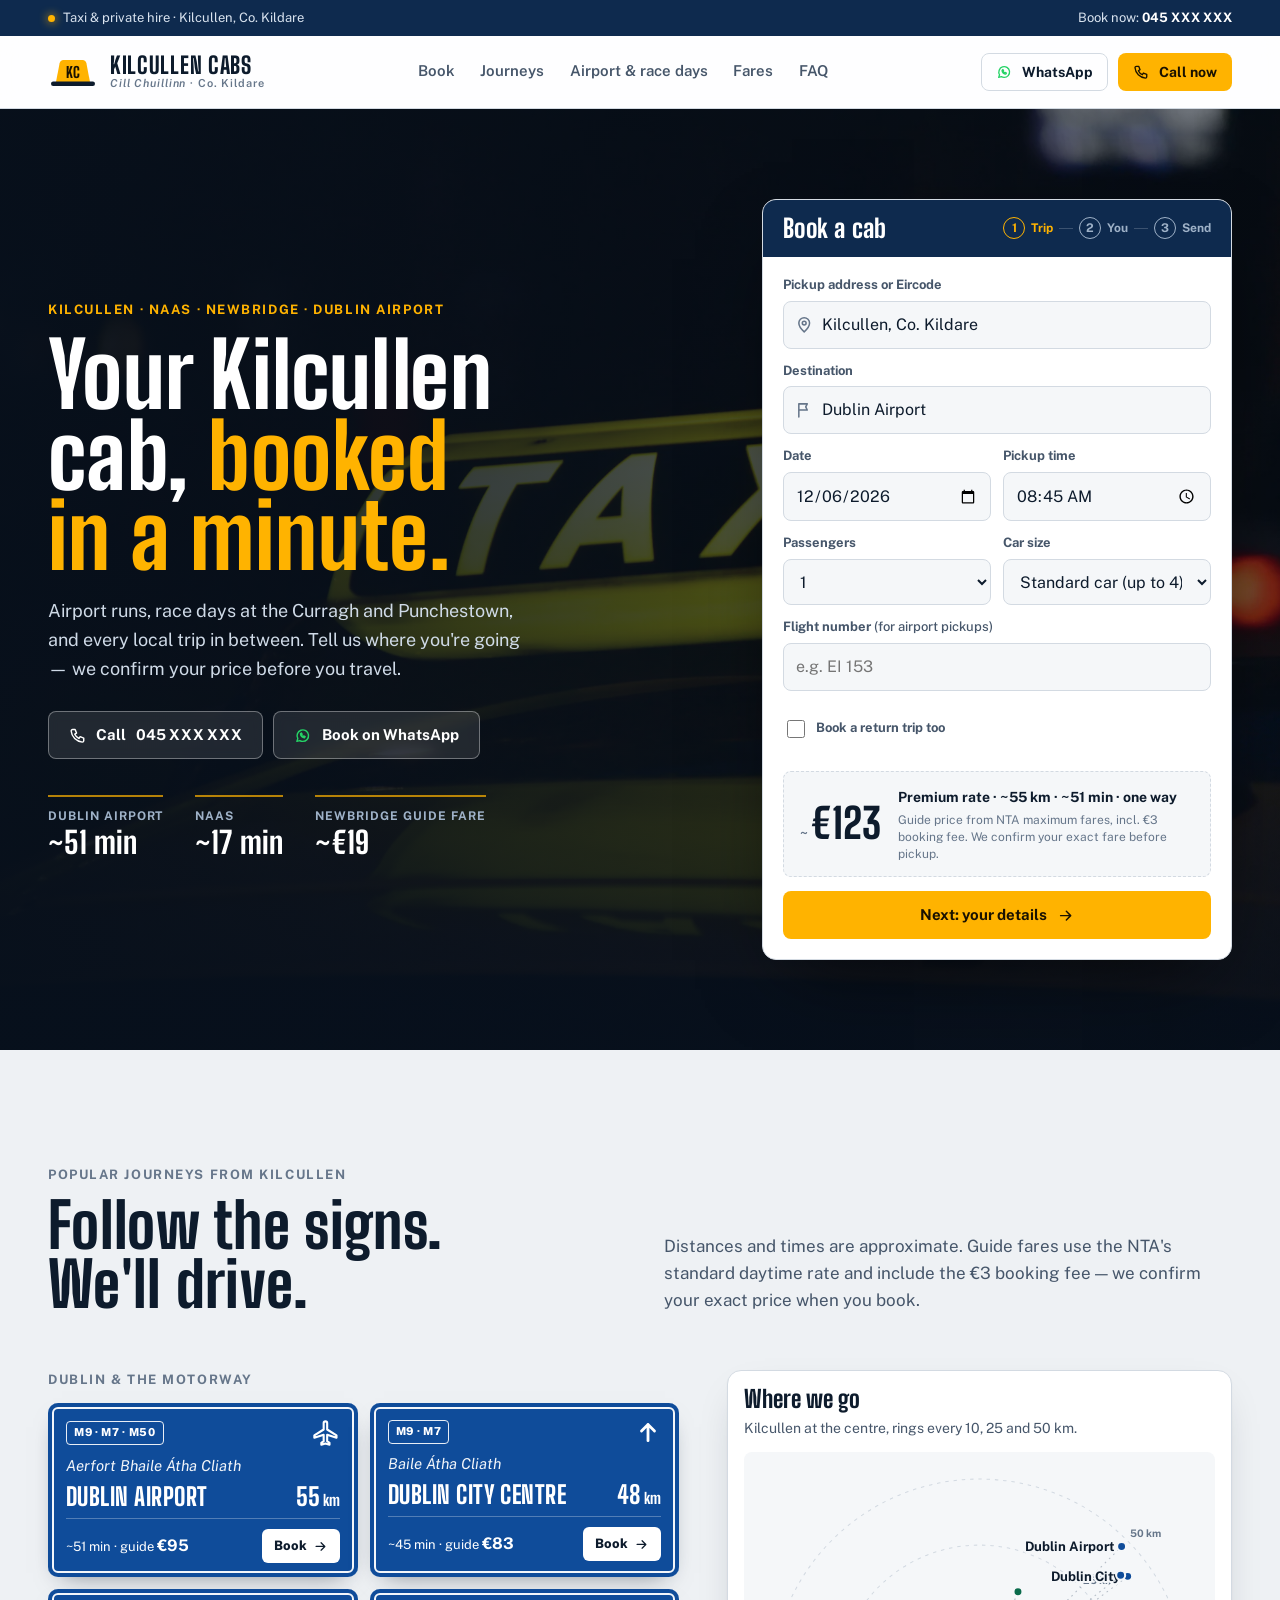
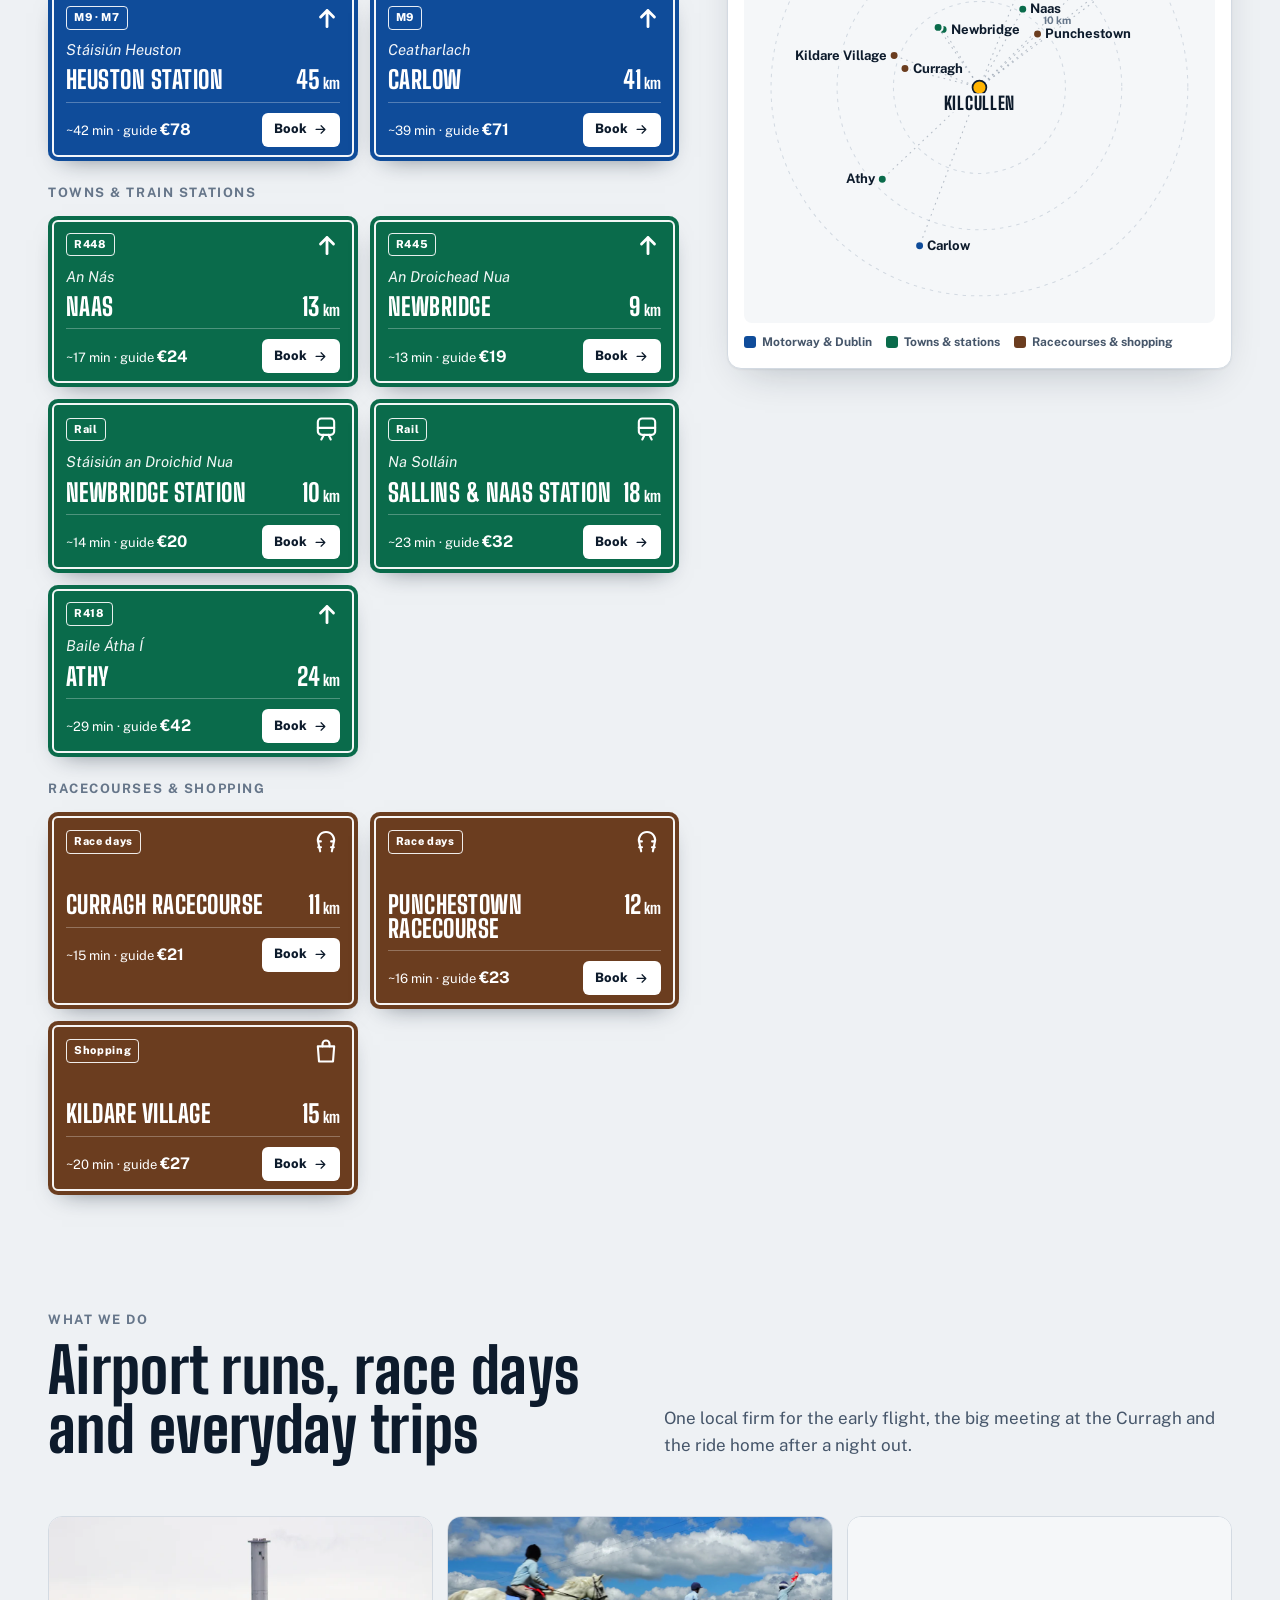
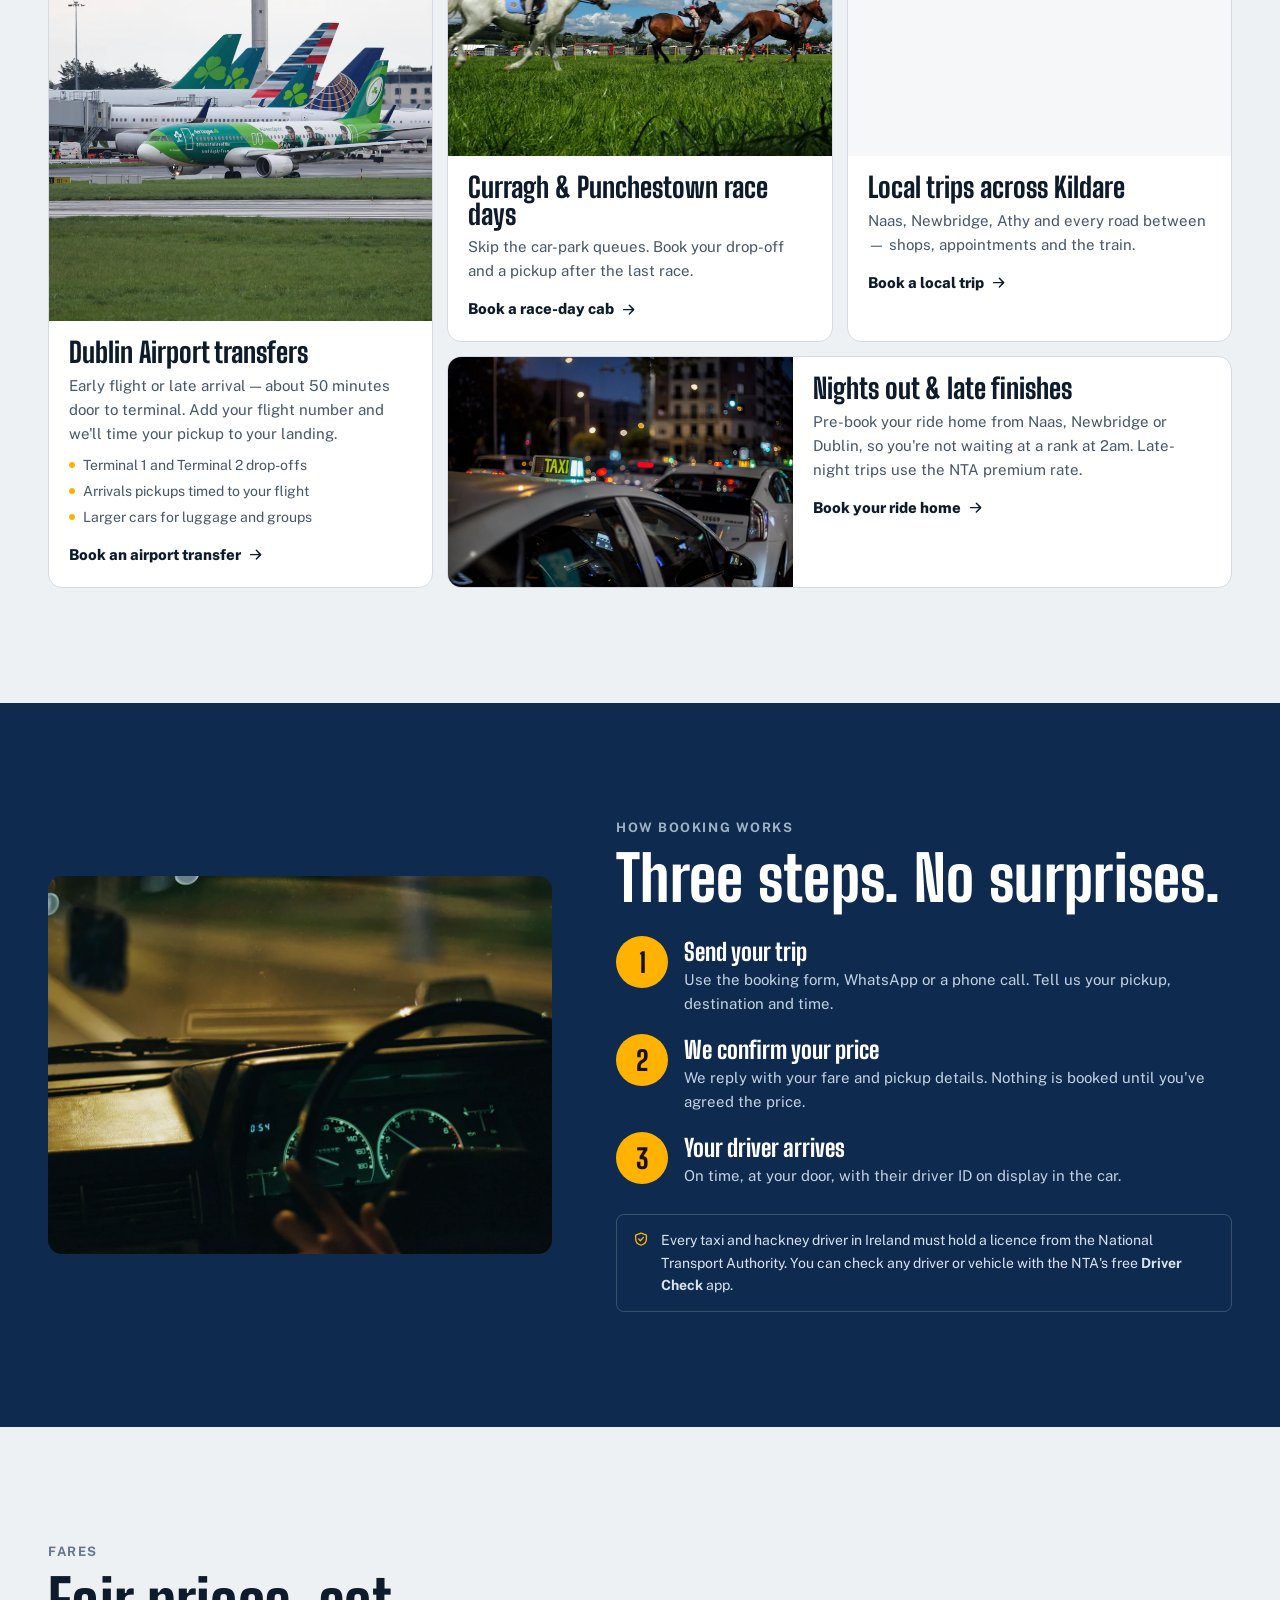
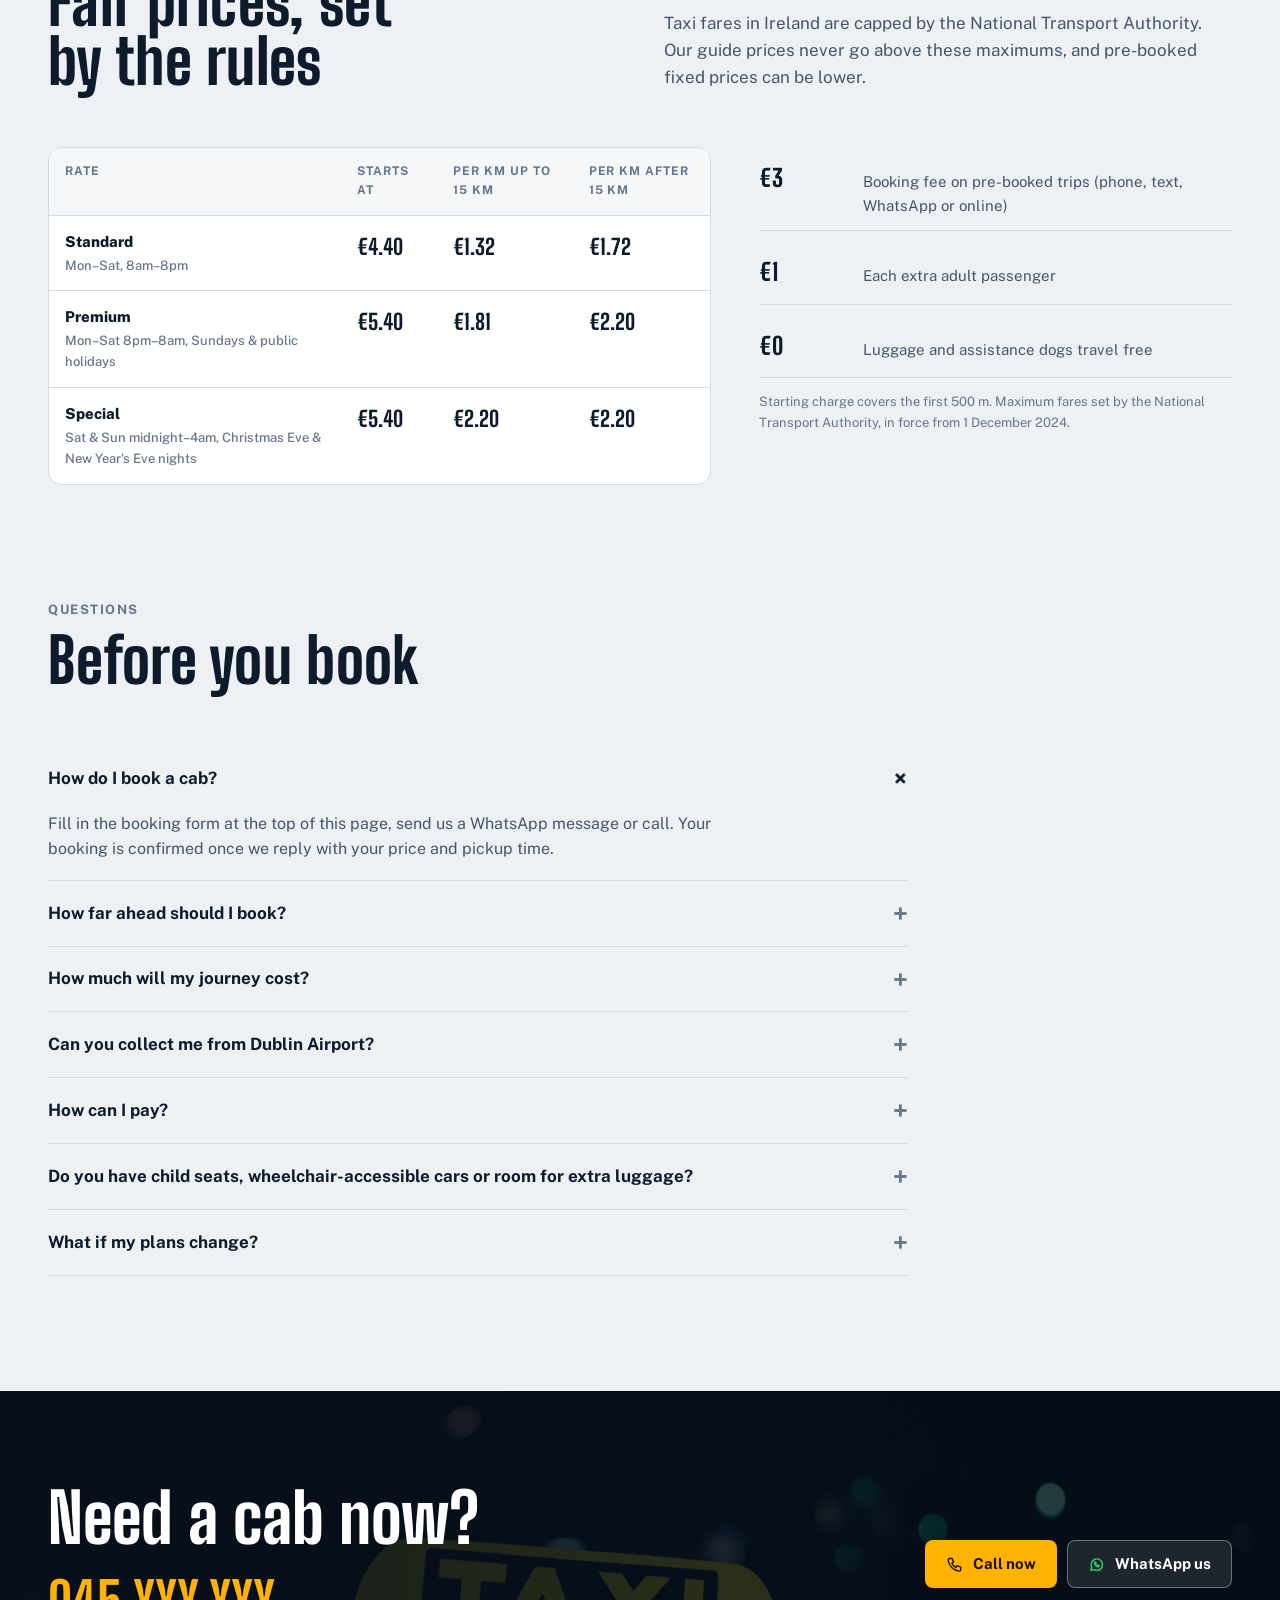
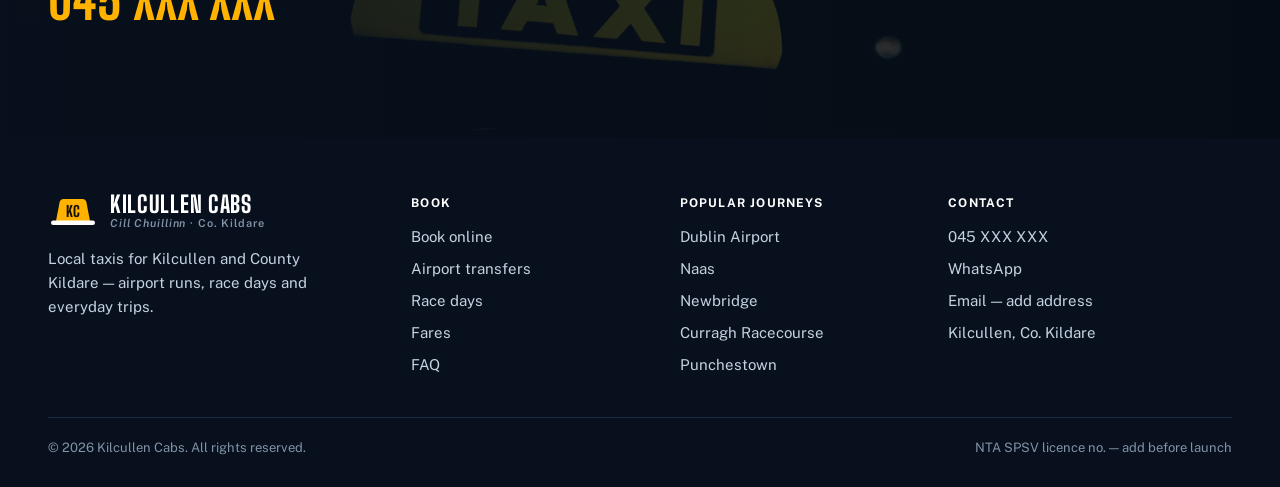
==== kilcullen-cabs/index.html @ 7bdb6544 "Add Kilcullen Cabs and NEXORA as standalone pages Kilcullen Cabs: taxi booking site for Kilcullen, C" ====
<!doctype html>
<html lang="en">
<head>
<meta charset="utf-8">
<meta name="viewport" content="width=device-width, initial-scale=1, viewport-fit=cover">
<title>Kilcullen Cabs</title>
<meta name="description" content="Kilcullen Cabs — book a taxi in Kilcullen, Co. Kildare. Dublin Airport transfers, Curragh and Punchestown race days, and local trips to Naas, Newbridge and Athy. Guide fares based on NTA rates.">
<meta name="theme-color" content="#0e2a4e">
<meta property="og:title" content="Kilcullen Cabs — book your taxi in Kilcullen, Co. Kildare">
<meta property="og:description" content="Airport runs, race days and local trips. Book online, on WhatsApp or by phone.">
<link rel="preconnect" href="https://fonts.googleapis.com">
<link rel="preconnect" href="https://fonts.gstatic.com" crossorigin>
<link rel="stylesheet" href="https://fonts.googleapis.com/css2?family=Big+Shoulders+Display:wght@700;800&family=Public+Sans:ital,wght@0,400;0,500;0,600;0,700;0,800;1,500&display=swap">
<link rel="stylesheet" href="css/site.css">
<link rel="stylesheet" href="css/sections.css">
<script type="application/ld+json">
{
  "@context": "https://schema.org",
  "@type": "TaxiService",
  "name": "Kilcullen Cabs",
  "areaServed": ["Kilcullen", "Naas", "Newbridge", "Kildare", "Athy", "Dublin Airport", "County Kildare"],
  "provider": { "@type": "LocalBusiness", "name": "Kilcullen Cabs", "address": { "@type": "PostalAddress", "addressLocality": "Kilcullen", "addressRegion": "Co. Kildare", "addressCountry": "IE" } }
}
</script>

<svg width="0" height="0" style="position:absolute" aria-hidden="true" focusable="false">
  <symbol id="i-phone" viewBox="0 0 24 24"><path d="M5 3.5h3.5l2 5L8 10a12 12 0 0 0 6 6l1.5-2.5 5 2V19a2 2 0 0 1-2 2A17 17 0 0 1 3 5.5a2 2 0 0 1 2-2z"/></symbol>
  <symbol id="i-whatsapp" viewBox="0 0 24 24"><path d="M4 20l1.3-4A8 8 0 1 1 12 20a8 8 0 0 1-4-1.1z"/><path d="M9 9.5c0 3 2.5 5.5 5.5 5.5l1-1.5-2-1-1 .8a4 4 0 0 1-2-2l.8-1-1-2z"/></symbol>
  <symbol id="i-mail" viewBox="0 0 24 24"><rect x="3" y="5" width="18" height="14" rx="2"/><path d="M3.5 6.5 12 13l8.5-6.5"/></symbol>
  <symbol id="i-arrow" viewBox="0 0 24 24"><path d="M5 12h14M13 6l6 6-6 6"/></symbol>
  <symbol id="i-up" viewBox="0 0 24 24"><path d="M12 20V5M6 11l6-6 6 6"/></symbol>
  <symbol id="i-pin" viewBox="0 0 24 24"><path d="M12 21s-7-6.2-7-11.5a7 7 0 0 1 14 0C19 14.8 12 21 12 21z"/><circle cx="12" cy="9.5" r="2.5"/></symbol>
  <symbol id="i-flag" viewBox="0 0 24 24"><path d="M5 21V4h11l-2 4 2 4H5"/></symbol>
  <symbol id="i-plane" viewBox="0 0 24 24"><path d="M21 16v-2l-8-5V3.5a1.5 1.5 0 0 0-3 0V9l-8 5v2l8-2.5V19l-2 1.5V22l3.5-1 3.5 1v-1.5L13 19v-5.5z"/></symbol>
  <symbol id="i-shoe" viewBox="0 0 24 24"><path d="M7 20 5.5 13a7 7 0 1 1 13 0L17 20"/><path d="M5.3 16.5h2.4M16.3 16.5h2.4M6 11.5h1.6M16.4 11.5H18"/></symbol>
  <symbol id="i-bag" viewBox="0 0 24 24"><path d="M5 8h14l-1 13H6z"/><path d="M9 8V6a3 3 0 0 1 6 0v2"/></symbol>
  <symbol id="i-train" viewBox="0 0 24 24"><rect x="5" y="3" width="14" height="14" rx="3"/><path d="M5 11h14M8 21l2-4M16 21l-2-4"/></symbol>
  <symbol id="i-shield" viewBox="0 0 24 24"><path d="M12 3l8 3v6c0 4.5-3.2 8-8 9-4.8-1-8-4.5-8-9V6z"/><path d="M8.5 12l2.5 2.5 4.5-5"/></symbol>
  <symbol id="kc-light" viewBox="0 0 50 30"><path d="M8 25 11.6 6.2C12 4.3 13.4 3 15.3 3h19.4c1.9 0 3.3 1.3 3.7 3.2L42 25z" fill="#ffb300"/><rect x="3" y="24.5" width="44" height="4.5" rx="2.2" fill="currentColor"/><text x="25" y="20.5" text-anchor="middle" font-family="Big Shoulders Display, Arial Narrow, sans-serif" font-weight="800" font-size="15" fill="#1a1200" stroke="none">KC</text></symbol>
</svg>

<a class="skip" href="#book">Skip to booking</a>

<div class="topbar">
  <div class="wrap">
    <span><span class="topbar__dot" aria-hidden="true"></span>Taxi &amp; private hire <span class="topbar__hide-sm">· Kilcullen, Co. Kildare</span></span>
    <span>Book now: <a href="#book" data-call data-phone-text>045 XXX XXX</a></span>
  </div>
</div>

<header class="header">
  <div class="wrap">
    <a class="brand" href="#top" aria-label="Kilcullen Cabs home">
      <svg class="brand__light" viewBox="0 0 50 30" aria-hidden="true"><use href="#kc-light"/></svg>
      <span class="brand__name">Kilcullen Cabs<span class="brand__place"><i>Cill Chuillinn</i> · Co. Kildare</span></span>
    </a>
    <nav class="nav" aria-label="Main">
      <a href="#book">Book</a>
      <a href="#journeys">Journeys</a>
      <a href="#services">Airport &amp; race days</a>
      <a href="#fares">Fares</a>
      <a href="#faq">FAQ</a>
    </nav>
    <div class="header__cta">
      <a class="btn btn--ghost btn--sm" href="#book" data-wa><svg class="i wa" viewBox="0 0 24 24" aria-hidden="true"><use href="#i-whatsapp"/></svg>WhatsApp</a>
      <a class="btn btn--amber btn--sm" href="#book" data-call><svg class="i" viewBox="0 0 24 24" aria-hidden="true"><use href="#i-phone"/></svg><span>Call now</span></a>
    </div>
  </div>
</header>

<main id="top">

<!-- Hero + booking -->
<section class="hero" id="book-section">
  <img class="hero__photo" src="assets/img/hero-taxi-light.webp" alt="" fetchpriority="high">
  <div class="wrap hero__grid">
    <div>
      <p class="kicker hero__kicker">Kilcullen · Naas · Newbridge · Dublin Airport</p>
      <h1>Your Kilcullen cab, <em>booked in a minute.</em></h1>
      <p class="hero__sub">Airport runs, race days at the Curragh and Punchestown, and every local trip in between. Tell us where you're going — we confirm your price before you travel.</p>
      <div class="hero__actions">
        <a class="btn btn--on-photo" href="#book" data-call><svg class="i" viewBox="0 0 24 24" aria-hidden="true"><use href="#i-phone"/></svg>Call <span data-phone-text>045 XXX XXX</span></a>
        <a class="btn btn--on-photo" href="#book" data-wa><svg class="i wa" viewBox="0 0 24 24" aria-hidden="true"><use href="#i-whatsapp"/></svg>Book on WhatsApp</a>
      </div>
      <dl class="hero__facts">
        <div><dt>Dublin Airport</dt><dd>~51 min</dd></div>
        <div><dt>Naas</dt><dd>~17 min</dd></div>
        <div><dt>Newbridge guide fare</dt><dd data-guide="newbridge">~€19</dd></div>
      </dl>
    </div>

    <div class="book" id="book">
      <div class="book__top">
        <p class="book__title">Book a cab</p>
        <ol class="steps" aria-label="Booking steps">
          <li aria-current="step" data-step-label="1"><b>1</b>Trip</li>
          <li data-step-label="2"><b>2</b>You</li>
          <li data-step-label="3"><b>3</b>Send</li>
        </ol>
      </div>

      <form id="booking" novalidate>
        <fieldset id="step-1">
          <legend class="sr-only">Your trip</legend>
          <div class="field field--full">
            <label for="b-pickup">Pickup address or Eircode</label>
            <div class="field__with-icon"><svg class="i" viewBox="0 0 24 24" aria-hidden="true"><use href="#i-pin"/></svg><input id="b-pickup" name="pickup" autocomplete="street-address" value="Kilcullen, Co. Kildare" required></div>
          </div>
          <div class="field field--full">
            <label for="b-dest">Destination</label>
            <div class="field__with-icon"><svg class="i" viewBox="0 0 24 24" aria-hidden="true"><use href="#i-flag"/></svg><input id="b-dest" name="destination" list="dest-list" value="Dublin Airport" placeholder="Type a place or pick a popular one" required></div>
            <datalist id="dest-list"></datalist>
          </div>
          <div class="field">
            <label for="b-date">Date</label>
            <input id="b-date" name="date" type="date" required>
          </div>
          <div class="field">
            <label for="b-time">Pickup time</label>
            <input id="b-time" name="time" type="time" value="09:00" required>
          </div>
          <div class="field">
            <label for="b-pax">Passengers</label>
            <select id="b-pax" name="passengers">
              <option>1</option><option>2</option><option>3</option><option>4</option><option>5</option><option>6</option><option>7</option>
            </select>
          </div>
          <div class="field">
            <label for="b-vehicle">Car size</label>
            <select id="b-vehicle" name="vehicle">
              <option>Standard car (up to 4)</option>
              <option>Estate — extra luggage</option>
              <option>Large car (up to 7)</option>
            </select>
          </div>
          <div class="field field--full" id="flight-field">
            <label for="b-flight">Flight number <span style="font-weight:500">(for airport pickups)</span></label>
            <input id="b-flight" name="flight" placeholder="e.g. EI 153" autocomplete="off">
          </div>
          <div class="field field--full swap">
            <label class="check"><input type="checkbox" id="b-return" name="return"> Book a return trip too</label>
          </div>
        </fieldset>

        <fieldset id="step-2" hidden>
          <legend class="sr-only">Your details</legend>
          <div class="field field--full">
            <label for="b-name">Your name</label>
            <input id="b-name" name="name" autocomplete="name" required>
          </div>
          <div class="field">
            <label for="b-phone">Mobile number</label>
            <input id="b-phone" name="phone" type="tel" autocomplete="tel" placeholder="08X XXX XXXX" required>
          </div>
          <div class="field">
            <label for="b-email">Email <span style="font-weight:500">(optional)</span></label>
            <input id="b-email" name="email" type="email" autocomplete="email">
          </div>
          <div class="field field--full">
            <label for="b-notes">Anything we should know?</label>
            <textarea id="b-notes" name="notes" placeholder="Child seat, wheelchair, extra luggage, return time…"></textarea>
          </div>
        </fieldset>

        <div class="fare" id="fare" aria-live="polite"></div>

        <div class="book__actions">
          <button class="btn btn--ghost" type="button" id="b-back" hidden>Back</button>
          <button class="btn btn--amber" type="submit" id="b-next">Next: your details <svg class="i" viewBox="0 0 24 24" aria-hidden="true"><use href="#i-arrow"/></svg></button>
        </div>
      </form>

      <div class="done" id="done" hidden tabindex="-1"></div>
    </div>
  </div>
</section>

<!-- Journeys -->
<section class="section" id="journeys">
  <div class="wrap">
    <div class="section__head">
      <div>
        <p class="kicker">Popular journeys from Kilcullen</p>
        <h2 class="h2">Follow the signs. We'll drive.</h2>
      </div>
      <p class="lead">Distances and times are approximate. Guide fares use the NTA's standard daytime rate and include the €3 booking fee — we confirm your exact price when you book.</p>
    </div>
    <div class="journeys__grid">
      <div class="signs" id="signs"></div>
      <aside class="map-card" aria-labelledby="map-title">
        <h3 id="map-title">Where we go</h3>
        <p>Kilcullen at the centre, rings every 10, 25 and 50 km.</p>
        <div id="map"></div>
        <div class="map-legend">
          <span><i style="--c:var(--sign-motorway)"></i>Motorway &amp; Dublin</span>
          <span><i style="--c:var(--sign-national)"></i>Towns &amp; stations</span>
          <span><i style="--c:var(--sign-tourist)"></i>Racecourses &amp; shopping</span>
        </div>
      </aside>
    </div>
  </div>
</section>

<!-- Services -->
<section class="section" id="services" style="padding-top:0">
  <div class="wrap">
    <div class="section__head">
      <div>
        <p class="kicker">What we do</p>
        <h2 class="h2">Airport runs, race days and everyday trips</h2>
      </div>
      <p class="lead">One local firm for the early flight, the big meeting at the Curragh and the ride home after a night out.</p>
    </div>
    <div class="services">
      <article class="service service--feature">
        <div class="service__img"><img src="assets/img/airport.webp" alt="Aircraft parked at Dublin Airport" loading="lazy" decoding="async"></div>
        <div class="service__body">
          <h3>Dublin Airport transfers</h3>
          <p>Early flight or late arrival — about 50 minutes door to terminal. Add your flight number and we'll time your pickup to your landing.</p>
          <ul><li>Terminal 1 and Terminal 2 drop-offs</li><li>Arrivals pickups timed to your flight</li><li>Larger cars for luggage and groups</li></ul>
          <button class="link" type="button" data-prefill="dublin-airport">Book an airport transfer <svg class="i" viewBox="0 0 24 24" aria-hidden="true"><use href="#i-arrow"/></svg></button>
        </div>
      </article>
      <article class="service">
        <div class="service__img"><img src="assets/img/race-day.webp" alt="Racehorses galloping on a grass course" loading="lazy" decoding="async"></div>
        <div class="service__body">
          <h3>Curragh &amp; Punchestown race days</h3>
          <p>Skip the car-park queues. Book your drop-off and a pickup after the last race.</p>
          <button class="link" type="button" data-prefill="curragh">Book a race-day cab <svg class="i" viewBox="0 0 24 24" aria-hidden="true"><use href="#i-arrow"/></svg></button>
        </div>
      </article>
      <article class="service">
        <div class="service__img"><img src="assets/img/country-road.webp" alt="Tree-lined country road in Ireland" loading="lazy" decoding="async"></div>
        <div class="service__body">
          <h3>Local trips across Kildare</h3>
          <p>Naas, Newbridge, Athy and every road between — shops, appointments and the train.</p>
          <button class="link" type="button" data-prefill="newbridge-station">Book a local trip <svg class="i" viewBox="0 0 24 24" aria-hidden="true"><use href="#i-arrow"/></svg></button>
        </div>
      </article>
      <article class="service service--wide">
        <div class="service__img"><img src="assets/img/night-rank.webp" alt="Taxis waiting at a rank at night" loading="lazy" decoding="async"></div>
        <div class="service__body">
          <h3>Nights out &amp; late finishes</h3>
          <p>Pre-book your ride home from Naas, Newbridge or Dublin, so you're not waiting at a rank at 2am. Late-night trips use the NTA premium rate.</p>
          <button class="link" type="button" data-prefill="naas">Book your ride home <svg class="i" viewBox="0 0 24 24" aria-hidden="true"><use href="#i-arrow"/></svg></button>
        </div>
      </article>
    </div>
  </div>
</section>

<!-- How it works -->
<section class="section how" id="how">
  <div class="wrap how__grid">
    <div class="how__photo"><img src="assets/img/night-drive.webp" alt="Driver at the wheel of a car at night" loading="lazy" decoding="async"></div>
    <div>
      <p class="kicker">How booking works</p>
      <h2 class="h2">Three steps. No surprises.</h2>
      <ol class="how__steps">
        <li><div><h3>Send your trip</h3><p>Use the booking form, WhatsApp or a phone call. Tell us your pickup, destination and time.</p></div></li>
        <li><div><h3>We confirm your price</h3><p>We reply with your fare and pickup details. Nothing is booked until you've agreed the price.</p></div></li>
        <li><div><h3>Your driver arrives</h3><p>On time, at your door, with their driver ID on display in the car.</p></div></li>
      </ol>
      <p class="how__check"><svg class="i" viewBox="0 0 24 24" aria-hidden="true"><use href="#i-shield"/></svg><span>Every taxi and hackney driver in Ireland must hold a licence from the National Transport Authority. You can check any driver or vehicle with the NTA's free <b>Driver Check</b> app.</span></p>
    </div>
  </div>
</section>

<!-- Fares -->
<section class="section" id="fares">
  <div class="wrap">
    <div class="section__head">
      <div>
        <p class="kicker">Fares</p>
        <h2 class="h2">Fair prices, set by the rules</h2>
      </div>
      <p class="lead">Taxi fares in Ireland are capped by the National Transport Authority. Our guide prices never go above these maximums, and pre-booked fixed prices can be lower.</p>
    </div>
    <div class="fares__grid">
      <div class="table-wrap">
        <table>
          <caption class="sr-only">National maximum taxi fares</caption>
          <thead><tr><th scope="col">Rate</th><th scope="col">Starts at</th><th scope="col">Per km up to 15 km</th><th scope="col">Per km after 15 km</th></tr></thead>
          <tbody>
            <tr><th scope="row">Standard<small>Mon–Sat, 8am–8pm</small></th><td class="num">€4.40</td><td class="num">€1.32</td><td class="num">€1.72</td></tr>
            <tr><th scope="row">Premium<small>Mon–Sat 8pm–8am, Sundays &amp; public holidays</small></th><td class="num">€5.40</td><td class="num">€1.81</td><td class="num">€2.20</td></tr>
            <tr><th scope="row">Special<small>Sat &amp; Sun midnight–4am, Christmas Eve &amp; New Year's Eve nights</small></th><td class="num">€5.40</td><td class="num">€2.20</td><td class="num">€2.20</td></tr>
          </tbody>
        </table>
      </div>
      <div>
        <ul class="fare-notes">
          <li><b>€3</b><span>Booking fee on pre-booked trips (phone, text, WhatsApp or online)</span></li>
          <li><b>€1</b><span>Each extra adult passenger</span></li>
          <li><b>€0</b><span>Luggage and assistance dogs travel free</span></li>
        </ul>
        <p class="fares__source">Starting charge covers the first 500 m. Maximum fares set by the National Transport Authority, in force from 1 December 2024.</p>
      </div>
    </div>
  </div>
</section>

<!-- FAQ -->
<section class="section" id="faq" style="padding-top:0">
  <div class="wrap">
    <div class="section__head">
      <div>
        <p class="kicker">Questions</p>
        <h2 class="h2">Before you book</h2>
      </div>
    </div>
    <div class="faq">
      <details open><summary>How do I book a cab?</summary><p>Fill in the booking form at the top of this page, send us a WhatsApp message or call. Your booking is confirmed once we reply with your price and pickup time.</p></details>
      <details><summary>How far ahead should I book?</summary><p>For airport runs and race days, book at least a day ahead — those are our busiest trips. For local journeys, a few hours' notice is usually enough, but it's always worth asking if you need a cab sooner.</p></details>
      <details><summary>How much will my journey cost?</summary><p>The booking form shows a guide price for popular destinations, based on the NTA's maximum fares and including the €3 booking fee. We confirm the exact price before you travel, and it will never be more than the NTA maximum.</p></details>
      <details><summary>Can you collect me from Dublin Airport?</summary><p>Yes. Add your flight number when you book so we can time the pickup to your landing, and tell us which terminal you're arriving at.</p></details>
      <details><summary>How can I pay?</summary><p>Tell us how you'd like to pay when you book and we'll confirm the options for your trip.</p></details>
      <details><summary>Do you have child seats, wheelchair-accessible cars or room for extra luggage?</summary><p>Add what you need in the notes when you book and we'll confirm what's available before your trip.</p></details>
      <details><summary>What if my plans change?</summary><p>Message or call us as soon as you can and we'll change or cancel your booking.</p></details>
    </div>
  </div>
</section>

<!-- Call band -->
<section class="callband" aria-labelledby="call-title">
  <img src="assets/img/call-band.webp" alt="" loading="lazy" decoding="async">
  <div class="wrap">
    <div>
      <h2 id="call-title">Need a cab now?</h2>
      <a class="callband__phone" href="#book" data-call data-phone-text>045 XXX XXX</a>
    </div>
    <div class="callband__actions">
      <a class="btn btn--amber" href="#book" data-call><svg class="i" viewBox="0 0 24 24" aria-hidden="true"><use href="#i-phone"/></svg>Call now</a>
      <a class="btn btn--on-photo" href="#book" data-wa><svg class="i wa" viewBox="0 0 24 24" aria-hidden="true"><use href="#i-whatsapp"/></svg>WhatsApp us</a>
    </div>
  </div>
</section>

</main>

<footer class="footer">
  <div class="wrap">
    <div class="footer__grid">
      <div>
        <a class="brand" href="#top"><svg class="brand__light" viewBox="0 0 50 30" aria-hidden="true" style="color:#fff"><use href="#kc-light"/></svg><span class="brand__name">Kilcullen Cabs<span class="brand__place"><i>Cill Chuillinn</i> · Co. Kildare</span></span></a>
        <p class="footer__tag">Local taxis for Kilcullen and County Kildare — airport runs, race days and everyday trips.</p>
      </div>
      <div>
        <h3>Book</h3>
        <ul><li><a href="#book">Book online</a></li><li><a href="#services">Airport transfers</a></li><li><a href="#services">Race days</a></li><li><a href="#fares">Fares</a></li><li><a href="#faq">FAQ</a></li></ul>
      </div>
      <div>
        <h3>Popular journeys</h3>
        <ul><li><a href="#book" data-prefill="dublin-airport">Dublin Airport</a></li><li><a href="#book" data-prefill="naas">Naas</a></li><li><a href="#book" data-prefill="newbridge">Newbridge</a></li><li><a href="#book" data-prefill="curragh">Curragh Racecourse</a></li><li><a href="#book" data-prefill="punchestown">Punchestown</a></li></ul>
      </div>
      <div>
        <h3>Contact</h3>
        <ul>
          <li><a href="#book" data-call data-phone-text>045 XXX XXX</a></li>
          <li><a href="#book" data-wa>WhatsApp</a></li>
          <li><a href="#book" data-email data-email-text>Email — add address</a></li>
          <li>Kilcullen, Co. Kildare</li>
        </ul>
      </div>
    </div>
    <div class="footer__bottom">
      <span>© 2026 Kilcullen Cabs. All rights reserved.</span>
      <span>NTA SPSV licence no. — add before launch</span>
    </div>
  </div>
</footer>

<nav class="actionbar" aria-label="Quick actions">
  <a class="btn btn--navy" href="#book" data-call><svg class="i" viewBox="0 0 24 24" aria-hidden="true"><use href="#i-phone"/></svg>Call</a>
  <a class="btn btn--ghost" href="#book" data-wa><svg class="i wa" viewBox="0 0 24 24" aria-hidden="true"><use href="#i-whatsapp"/></svg>WhatsApp</a>
  <a class="btn btn--amber" href="#book">Book</a>
</nav>

<script src="js/data.js"></script>
<script src="js/app.js"></script>
</html>
---- kilcullen-cabs/css/site.css ----
/* Kilcullen Cabs — tokens, base, header, hero, booking card, mobile action bar */

:root {
  /* Day: concrete-grey ground, sign navy, roof-light amber */
  --bg: #eef1f4;
  --surface: #ffffff;
  --surface-2: #f5f7f9;
  --ink: #0d1b2c;
  --ink-2: #46566a;
  --ink-3: #66768a;
  --line: #d3dae2;
  --navy: #0e2a4e;
  --navy-ink: #ffffff;
  --amber: #ffb300;
  --amber-hover: #ffc53d;
  --on-amber: #1a1200;
  --focus: #0f4c9a;
  --ok: #0a6b4b;
  --error: #b42318;
  --shadow: 0 1px 2px rgba(13, 27, 44, 0.06), 0 16px 40px -18px rgba(13, 27, 44, 0.28);

  /* Irish road-sign colours (same in both themes, like the real signs) */
  --sign-motorway: #0f4c9a;
  --sign-national: #0a6b4b;
  --sign-tourist: #6b3d1f;
  --sign-ink: #ffffff;

  --f-display: "Big Shoulders Display", "Arial Narrow", "Roboto Condensed", sans-serif;
  --f-body: "Public Sans", "Segoe UI", system-ui, -apple-system, sans-serif;

  --r-s: 8px;
  --r-m: 14px;
  --gutter: clamp(16px, 4vw, 48px);
  --maxw: 1200px;
  --header-h: 72px;
  --ease: cubic-bezier(0.2, 0.7, 0.1, 1);

  color-scheme: light;
}

@media (prefers-color-scheme: dark) {
  :root:not([data-theme="light"]) {
    --bg: #0a1320;
    --surface: #101c2e;
    --surface-2: #0d1828;
    --ink: #e7edf5;
    --ink-2: #a8b6c7;
    --ink-3: #8090a3;
    --line: #22344d;
    --navy: #0b1a30;
    --focus: #ffb300;
    --ok: #3fbf8f;
    --error: #ff8a80;
    --shadow: 0 1px 2px rgba(0, 0, 0, 0.4), 0 20px 50px -20px rgba(0, 0, 0, 0.8);
    color-scheme: dark;
  }
}
:root[data-theme="dark"] {
  --bg: #0a1320;
  --surface: #101c2e;
  --surface-2: #0d1828;
  --ink: #e7edf5;
  --ink-2: #a8b6c7;
  --ink-3: #8090a3;
  --line: #22344d;
  --navy: #0b1a30;
  --focus: #ffb300;
  --ok: #3fbf8f;
  --error: #ff8a80;
  --shadow: 0 1px 2px rgba(0, 0, 0, 0.4), 0 20px 50px -20px rgba(0, 0, 0, 0.8);
  color-scheme: dark;
}

*, *::before, *::after { box-sizing: border-box; }
html { scroll-behavior: smooth; scroll-padding-top: calc(var(--header-h) + 12px); }
body {
  margin: 0;
  background: var(--bg);
  color: var(--ink);
  font-family: var(--f-body);
  font-size: 1rem;
  line-height: 1.6;
  -webkit-font-smoothing: antialiased;
  overflow-x: clip;
}
img, svg { display: block; max-width: 100%; }
a { color: inherit; }
button, input, select, textarea { font: inherit; color: inherit; }
h1, h2, h3, p, ul, ol, dl, dd, figure { margin: 0; }
ul, ol { padding: 0; list-style: none; }
:focus-visible { outline: 3px solid var(--focus); outline-offset: 2px; border-radius: 4px; }
@media (prefers-reduced-motion: reduce) {
  html { scroll-behavior: auto; }
  *, *::before, *::after { animation-duration: 0.01ms !important; transition-duration: 0.01ms !important; }
}

.skip { position: fixed; left: 12px; top: -60px; z-index: 100; background: var(--amber); color: var(--on-amber); padding: 10px 16px; border-radius: var(--r-s); font-weight: 700; text-decoration: none; }
.skip:focus { top: calc(env(safe-area-inset-top, 0px) + 10px); }
.sr-only { position: absolute; width: 1px; height: 1px; overflow: hidden; clip: rect(0 0 0 0); white-space: nowrap; }

.wrap { width: 100%; max-width: calc(var(--maxw) + 2 * var(--gutter)); margin-inline: auto; padding-inline: var(--gutter); }
.i { width: 1.15em; height: 1.15em; fill: none; stroke: currentColor; stroke-width: 2; stroke-linecap: round; stroke-linejoin: round; flex: none; }

/* ---------- Type ---------- */
.kicker { font-size: 0.8125rem; font-weight: 700; letter-spacing: 0.12em; text-transform: uppercase; color: var(--ink-3); }
.h2 {
  font-family: var(--f-display);
  font-weight: 800;
  font-size: clamp(2.3rem, 1.5rem + 3vw, 3.9rem);
  line-height: 0.95;
  letter-spacing: 0.005em;
  text-wrap: balance;
  margin-top: 10px;
}
.lead { color: var(--ink-2); font-size: 1.0625rem; max-width: 58ch; text-wrap: pretty; }
.section { padding-block: clamp(64px, 9vw, 120px); }
.section__head { display: grid; grid-template-columns: minmax(0, 1fr) minmax(0, 1fr); gap: 16px 48px; align-items: end; margin-bottom: clamp(32px, 5vw, 56px); }

/* ---------- Buttons ---------- */
.btn {
  display: inline-flex;
  align-items: center;
  justify-content: center;
  gap: 10px;
  min-height: 48px;
  padding: 0 20px;
  border-radius: var(--r-s);
  border: 1px solid transparent;
  font-weight: 700;
  font-size: 0.9375rem;
  text-decoration: none;
  cursor: pointer;
  white-space: nowrap;
  transition: background 0.2s, border-color 0.2s, transform 0.2s var(--ease);
}
.btn:active { transform: translateY(1px); }
.btn--amber { background: var(--amber); color: var(--on-amber); }
.btn--amber:hover { background: var(--amber-hover); }
.btn--navy { background: var(--navy); color: var(--navy-ink); border-color: rgba(255, 255, 255, 0.14); }
.btn--navy:hover { background: #143763; }
.btn--ghost { background: transparent; border-color: var(--line); color: var(--ink); }
.btn--ghost:hover { border-color: var(--ink-3); }
.btn--on-photo { background: rgba(255, 255, 255, 0.1); border-color: rgba(255, 255, 255, 0.35); color: #fff; backdrop-filter: blur(6px); }
.btn--on-photo:hover { background: rgba(255, 255, 255, 0.18); }
.btn--sm { min-height: 38px; padding: 0 14px; font-size: 0.875rem; }
.btn--block { width: 100%; }
.btn .wa { color: #25d366; }

/* ---------- Brand ---------- */
.brand { display: inline-flex; align-items: center; gap: 12px; text-decoration: none; }
.brand__light { width: 50px; height: 30px; flex: none; }
.brand__name { font-family: var(--f-display); font-weight: 800; font-size: 1.45rem; line-height: 0.9; letter-spacing: 0.03em; text-transform: uppercase; }
.brand__place { display: block; font-family: var(--f-body); font-size: 0.6875rem; font-weight: 600; letter-spacing: 0.08em; text-transform: none; color: var(--ink-3); margin-top: 4px; }
.brand__place i { font-style: italic; }

/* ---------- Header ---------- */
.topbar { background: var(--navy); color: #d9e3ef; font-size: 0.8125rem; padding-top: env(safe-area-inset-top, 0px); }
.topbar .wrap { display: flex; justify-content: space-between; gap: 16px; min-height: 36px; align-items: center; }
.topbar a { color: #fff; font-weight: 700; text-decoration: none; }
.topbar__dot { display: inline-block; width: 7px; height: 7px; border-radius: 50%; background: var(--amber); margin-right: 8px; box-shadow: 0 0 10px var(--amber); }

.header {
  position: sticky;
  top: env(safe-area-inset-top, 0px);
  z-index: 40;
  background: color-mix(in srgb, var(--surface) 92%, transparent);
  backdrop-filter: blur(12px);
  border-bottom: 1px solid var(--line);
}
.header .wrap { display: flex; align-items: center; justify-content: space-between; gap: 20px; height: var(--header-h); }
.nav { display: flex; gap: clamp(14px, 2vw, 28px); }
.nav a { text-decoration: none; font-weight: 600; font-size: 0.9375rem; color: var(--ink-2); padding: 6px 0; border-bottom: 2px solid transparent; }
.nav a:hover { color: var(--ink); border-bottom-color: var(--amber); }
.header__cta { display: flex; gap: 10px; }

/* ---------- Hero ---------- */
.hero { position: relative; color: #fff; background: #07101c; isolation: isolate; overflow: hidden; }
.hero__photo { position: absolute; inset: 0; width: 100%; height: 100%; max-width: none; object-fit: cover; object-position: 30% 40%; z-index: -2; }
.hero::before {
  content: "";
  position: absolute;
  inset: 0;
  z-index: -1;
  background:
    linear-gradient(90deg, rgba(7, 16, 28, 0.94) 0%, rgba(7, 16, 28, 0.78) 45%, rgba(7, 16, 28, 0.55) 100%),
    linear-gradient(0deg, rgba(7, 16, 28, 0.85), transparent 45%);
}
.hero__grid {
  display: grid;
  grid-template-columns: minmax(0, 1fr) minmax(0, 470px);
  gap: clamp(28px, 5vw, 72px);
  align-items: center;
  padding-block: clamp(40px, 7vw, 96px);
}
.hero__kicker { color: var(--amber); }
.hero h1 {
  margin-top: 14px;
  font-family: var(--f-display);
  font-weight: 800;
  font-size: clamp(3rem, 1.6rem + 5.4vw, 5.6rem);
  line-height: 0.9;
  letter-spacing: 0.005em;
  text-wrap: balance;
}
.hero h1 em { font-style: normal; color: var(--amber); }
.hero__sub { margin-top: 20px; font-size: 1.125rem; color: #cfdae7; max-width: 44ch; }
.hero__actions { margin-top: 28px; display: flex; flex-wrap: wrap; gap: 10px; }
.hero__facts { margin-top: 36px; display: grid; grid-template-columns: repeat(3, minmax(0, auto)); gap: 12px 32px; justify-content: start; }
.hero__facts div { border-top: 2px solid rgba(255, 179, 0, 0.7); padding-top: 10px; }
.hero__facts dt { font-size: 0.75rem; letter-spacing: 0.08em; text-transform: uppercase; color: #9fb2c8; font-weight: 700; }
.hero__facts dd { font-family: var(--f-display); font-weight: 800; font-size: 1.9rem; line-height: 1.05; font-variant-numeric: tabular-nums; }

/* ---------- Booking card ---------- */
.book {
  background: var(--surface);
  color: var(--ink);
  border-radius: var(--r-m);
  box-shadow: 0 30px 80px -30px rgba(0, 0, 0, 0.7);
  overflow: hidden;
  border: 1px solid var(--line);
}
.book__top { display: flex; align-items: center; justify-content: space-between; gap: 12px; padding: 16px 20px; background: var(--navy); color: #fff; }
.book__title { font-family: var(--f-display); font-weight: 800; font-size: 1.6rem; line-height: 1; letter-spacing: 0.01em; }
.steps { display: flex; gap: 6px; }
.steps li { display: flex; align-items: center; gap: 6px; font-size: 0.75rem; font-weight: 700; color: #9fb2c8; }
.steps li b { display: grid; place-items: center; width: 22px; height: 22px; border-radius: 50%; border: 1.5px solid currentColor; font-size: 0.75rem; }
.steps li[aria-current="step"] { color: var(--amber); }
.steps li + li::before { content: ""; width: 14px; height: 1.5px; background: #3b5270; }

.book form { padding: 18px 20px 20px; }
.book fieldset { border: 0; margin: 0; padding: 0; display: grid; grid-template-columns: repeat(2, minmax(0, 1fr)); gap: 12px; }
.field { display: grid; gap: 5px; min-width: 0; }
.field--full { grid-column: 1 / -1; }
.field label, .field .label { font-size: 0.8125rem; font-weight: 700; color: var(--ink-2); }
.field input, .field select, .field textarea {
  width: 100%;
  min-height: 46px;
  padding: 10px 12px;
  border-radius: var(--r-s);
  border: 1px solid var(--line);
  background: var(--surface-2);
  color: var(--ink);
  font-size: 1rem;
}
.field textarea { min-height: 76px; resize: vertical; }
.field input:focus, .field select:focus, .field textarea:focus { outline: none; border-color: var(--focus); box-shadow: 0 0 0 3px color-mix(in srgb, var(--focus) 25%, transparent); }
.field [aria-invalid="true"] { border-color: var(--error); }
.field__err { font-size: 0.8125rem; color: var(--error); font-weight: 600; }
.field__with-icon { position: relative; }
.field__with-icon .i { position: absolute; left: 12px; top: 50%; transform: translateY(-50%); color: var(--ink-3); pointer-events: none; }
.field__with-icon input { padding-left: 38px; }
.check { display: flex; align-items: center; gap: 8px; font-size: 0.875rem; font-weight: 600; color: var(--ink-2); min-height: 32px; cursor: pointer; }
.check input { width: 18px; height: 18px; accent-color: var(--amber); }
.swap { display: flex; align-items: center; justify-content: space-between; gap: 8px; }

.fare {
  margin-top: 16px;
  padding: 14px 16px;
  border-radius: var(--r-s);
  background: var(--surface-2);
  border: 1px dashed var(--line);
  display: grid;
  grid-template-columns: auto minmax(0, 1fr);
  gap: 4px 16px;
  align-items: center;
}
.fare__amount { font-family: var(--f-display); font-weight: 800; font-size: 2.6rem; line-height: 0.9; font-variant-numeric: tabular-nums; grid-row: span 2; }
.fare__amount small { font-size: 1rem; font-weight: 700; color: var(--ink-3); margin-right: 2px; }
.fare__meta { font-size: 0.875rem; font-weight: 700; }
.fare__note { font-size: 0.75rem; color: var(--ink-3); line-height: 1.4; }
.fare--quote .fare__amount { font-size: 1.6rem; }
.book__actions { margin-top: 14px; display: flex; gap: 10px; }
.book__actions .btn { flex: 1; }

.done { padding: 22px 20px; display: grid; gap: 14px; }
.done__ref { font-family: var(--f-display); font-weight: 800; font-size: 2rem; line-height: 1; }
.done__ref small { display: block; font-family: var(--f-body); font-size: 0.75rem; letter-spacing: 0.1em; text-transform: uppercase; color: var(--ink-3); font-weight: 700; margin-bottom: 6px; }
.done dl { display: grid; gap: 6px; font-size: 0.9rem; border-block: 1px solid var(--line); padding-block: 12px; }
.done dl div { display: grid; grid-template-columns: 96px minmax(0, 1fr); gap: 10px; }
.done dt { color: var(--ink-3); font-weight: 600; }
.done dd { font-weight: 600; overflow-wrap: anywhere; }
.done__actions { display: grid; gap: 8px; }
.done__note { font-size: 0.8125rem; color: var(--ink-2); }
.setup-note { font-size: 0.8125rem; color: var(--error); font-weight: 600; }

/* ---------- Mobile action bar ---------- */
.actionbar { display: none; }

/* ---------- Responsive ---------- */
@media (max-width: 980px) {
  .nav { display: none; }
  .hero__grid { grid-template-columns: 1fr; }
  .book { max-width: 560px; }
}
@media (max-width: 760px) {
  .section__head { grid-template-columns: 1fr; }
  .header__cta .btn--ghost { display: none; }
  .topbar__hide-sm { display: none; }
  .hero__facts { grid-template-columns: repeat(3, minmax(0, 1fr)); gap: 12px 16px; }
  .hero__facts dd { font-size: 1.5rem; }
  .actionbar {
    position: fixed;
    inset: auto 0 0 0;
    z-index: 50;
    display: grid;
    grid-template-columns: repeat(3, 1fr);
    gap: 8px;
    padding: 10px 12px calc(10px + env(safe-area-inset-bottom, 0px));
    background: var(--surface);
    border-top: 1px solid var(--line);
    box-shadow: 0 -10px 30px -12px rgba(0, 0, 0, 0.25);
  }
  .actionbar .btn { min-height: 46px; padding: 0 8px; font-size: 0.875rem; }
  body { padding-bottom: calc(70px + env(safe-area-inset-bottom, 0px)); }
}
@media (max-width: 420px) {
  .book fieldset { grid-template-columns: 1fr; }
  .header .btn--amber span { display: none; }
}

/* Keep the hidden attribute authoritative over component display rules (the page also runs outside the artifact wrapper) */
[hidden] { display: none !important; }
---- kilcullen-cabs/css/sections.css ----
/* Kilcullen Cabs — journeys (road signs + map), services, how it works, fares, FAQ, call band, footer */

/* ---------- Journeys ---------- */
.journeys__grid { display: grid; grid-template-columns: minmax(0, 1.25fr) minmax(0, 1fr); gap: clamp(24px, 4vw, 48px); align-items: start; }
.signs { display: grid; grid-template-columns: repeat(2, minmax(0, 1fr)); gap: 12px; }
.sign-group { grid-column: 1 / -1; margin-top: 10px; }
.sign-group:first-child { margin-top: 0; }

.sign {
  --c: var(--sign-motorway);
  position: relative;
  display: flex;
  flex-direction: column;
  gap: 10px;
  padding: 16px 18px 14px;
  border-radius: 10px;
  background: var(--c);
  color: var(--sign-ink);
  box-shadow: inset 0 0 0 4px var(--c), inset 0 0 0 6px rgba(255, 255, 255, 0.95), 0 10px 24px -14px rgba(13, 27, 44, 0.6);
  transition: transform 0.25s var(--ease), box-shadow 0.25s;
}
.sign--national { --c: var(--sign-national); }
.sign--tourist { --c: var(--sign-tourist); }
.sign:hover, .sign.is-active { transform: translateY(-3px); }
.sign__top { display: flex; justify-content: space-between; align-items: center; gap: 8px; }
.sign__route {
  font-size: 0.6875rem;
  font-weight: 800;
  letter-spacing: 0.06em;
  padding: 2px 7px;
  border: 1.5px solid rgba(255, 255, 255, 0.9);
  border-radius: 4px;
  white-space: nowrap;
}
.sign__arrow { width: 26px; height: 26px; stroke: #fff; stroke-width: 2.6; fill: none; stroke-linecap: round; stroke-linejoin: round; }
.sign__ga { font-style: italic; font-size: 0.9375rem; line-height: 1.15; opacity: 0.95; min-height: 1.15em; }
.sign__row { display: flex; justify-content: space-between; align-items: baseline; gap: 10px; }
.sign__name { font-family: var(--f-display); font-weight: 800; font-size: 1.55rem; line-height: 0.95; text-transform: uppercase; letter-spacing: 0.02em; }
.sign__km { font-family: var(--f-display); font-weight: 800; font-size: 1.55rem; line-height: 0.95; white-space: nowrap; font-variant-numeric: tabular-nums; }
.sign__km small { font-size: 0.95rem; }
.sign__foot { display: flex; justify-content: space-between; align-items: center; gap: 10px; padding-top: 10px; border-top: 1px solid rgba(255, 255, 255, 0.28); font-size: 0.8125rem; }
.sign__foot b { font-size: 1rem; }
.sign__book { background: #fff; color: #0d1b2c; border: 0; min-height: 34px; padding: 0 12px; border-radius: 6px; font-weight: 800; font-size: 0.8125rem; cursor: pointer; display: inline-flex; align-items: center; gap: 6px; }
.sign__book:hover { background: var(--amber); }
.sign__pict { width: 28px; height: 28px; stroke: #fff; fill: none; stroke-width: 1.8; stroke-linecap: round; stroke-linejoin: round; }

.map-card { position: sticky; top: calc(var(--header-h) + 20px); background: var(--surface); border: 1px solid var(--line); border-radius: var(--r-m); padding: 16px; box-shadow: var(--shadow); }
.map-card h3 { font-family: var(--f-display); font-weight: 800; font-size: 1.5rem; line-height: 1; }
.map-card p { font-size: 0.875rem; color: var(--ink-2); margin-top: 6px; }
.map { margin-top: 12px; width: 100%; height: auto; background: var(--surface-2); border-radius: var(--r-s); }
.map .ring { fill: none; stroke: var(--line); stroke-width: 3; stroke-dasharray: 10 14; }
.map .ring-label { fill: var(--ink-3); font-size: 30px; font-weight: 700; font-family: var(--f-body); }
.map .spoke { stroke: var(--ink-3); stroke-width: 3; stroke-dasharray: 5 12; opacity: 0.45; transition: opacity 0.2s, stroke 0.2s, stroke-width 0.2s; }
.map .dot { stroke: var(--surface-2); stroke-width: 6; transition: r 0.2s; }
.map .dot--motorway { fill: var(--sign-motorway); }
.map .dot--national { fill: var(--sign-national); }
.map .dot--tourist { fill: var(--sign-tourist); }
.map .place-label { fill: var(--ink); font-size: 38px; font-weight: 700; font-family: var(--f-body); paint-order: stroke; stroke: var(--surface-2); stroke-width: 12px; stroke-linejoin: round; transition: opacity 0.2s; }
.map g.quiet .place-label { opacity: 0; }
.map .home { fill: var(--amber); stroke: var(--ink); stroke-width: 5; }
.map .home-label { fill: var(--ink); font-size: 52px; font-weight: 800; font-family: var(--f-display); letter-spacing: 0.04em; paint-order: stroke; stroke: var(--surface-2); stroke-width: 14px; stroke-linejoin: round; }
.map g.is-active .spoke { opacity: 1; stroke: var(--amber); stroke-width: 8; stroke-dasharray: none; }
.map g.is-active .dot { r: 20; }
.map g.is-active .place-label { opacity: 1; }
.map-legend { display: flex; flex-wrap: wrap; gap: 6px 14px; margin-top: 10px; font-size: 0.75rem; font-weight: 700; color: var(--ink-2); }
.map-legend span { display: inline-flex; align-items: center; gap: 6px; }
.map-legend i { width: 12px; height: 12px; border-radius: 3px; background: var(--c); }

/* ---------- Services ---------- */
.services { display: grid; grid-template-columns: repeat(3, minmax(0, 1fr)); grid-template-rows: auto auto; gap: 14px; }
.service { position: relative; display: flex; flex-direction: column; background: var(--surface); border: 1px solid var(--line); border-radius: var(--r-m); overflow: hidden; }
.service--feature { grid-row: span 2; }
.service--wide { grid-column: span 2; flex-direction: row; }
.service__img { aspect-ratio: 16 / 10; overflow: hidden; background: var(--surface-2); }
.service--feature .service__img { aspect-ratio: auto; flex: 1; min-height: 260px; }
.service--wide .service__img { aspect-ratio: auto; flex: 0 0 44%; }
.service__img img { width: 100%; height: 100%; object-fit: cover; transition: transform 0.8s var(--ease); }
.service:hover .service__img img { transform: scale(1.04); }
.service__body { padding: 18px 20px 20px; display: grid; gap: 8px; align-content: start; }
.service h3 { font-family: var(--f-display); font-weight: 800; font-size: 1.75rem; line-height: 0.95; }
.service p { color: var(--ink-2); font-size: 0.9375rem; }
.service ul { display: grid; gap: 4px; font-size: 0.875rem; color: var(--ink-2); }
.service li { display: flex; gap: 8px; }
.service li::before { content: ""; flex: none; width: 6px; height: 6px; margin-top: 8px; border-radius: 50%; background: var(--amber); }
.service .link { margin-top: 6px; font-weight: 800; font-size: 0.9375rem; text-decoration: none; display: inline-flex; gap: 6px; align-items: center; color: var(--ink); background: none; border: 0; padding: 0; cursor: pointer; justify-self: start; }
.service .link:hover { text-decoration: underline; text-decoration-color: var(--amber); text-decoration-thickness: 3px; text-underline-offset: 5px; }

/* ---------- How it works ---------- */
.how { background: var(--navy); color: #fff; }
.how .kicker { color: #9fb2c8; }
.how .lead { color: #c4d2e1; }
.how__grid { display: grid; grid-template-columns: minmax(0, 0.9fr) minmax(0, 1.1fr); gap: clamp(28px, 5vw, 64px); align-items: center; }
.how__photo { border-radius: var(--r-m); overflow: hidden; aspect-ratio: 4 / 3; max-width: 100%; }
.how__photo img { width: 100%; height: 100%; object-fit: cover; }
.how__steps { margin-top: 28px; display: grid; gap: 18px; counter-reset: step; }
.how__steps li { display: grid; grid-template-columns: 52px minmax(0, 1fr); gap: 16px; align-items: start; }
.how__steps li::before {
  counter-increment: step;
  content: counter(step);
  display: grid;
  place-items: center;
  width: 52px;
  height: 52px;
  border-radius: 50%;
  background: var(--amber);
  color: var(--on-amber);
  font-family: var(--f-display);
  font-weight: 800;
  font-size: 1.7rem;
}
.how__steps h3 { font-family: var(--f-display); font-weight: 800; font-size: 1.5rem; line-height: 1; margin-top: 4px; }
.how__steps p { color: #c4d2e1; margin-top: 4px; font-size: 0.9375rem; }
.how__check { margin-top: 26px; display: flex; gap: 12px; align-items: flex-start; padding: 14px 16px; border-radius: var(--r-s); border: 1px solid rgba(255, 255, 255, 0.18); font-size: 0.875rem; color: #d9e3ef; }
.how__check .i { color: var(--amber); margin-top: 2px; }

/* ---------- Fares ---------- */
.fares__grid { display: grid; grid-template-columns: minmax(0, 1.4fr) minmax(0, 1fr); gap: clamp(24px, 4vw, 48px); align-items: start; }
.table-wrap { overflow-x: auto; background: var(--surface); border: 1px solid var(--line); border-radius: var(--r-m); }
table { width: 100%; border-collapse: collapse; font-size: 0.9375rem; min-width: 520px; }
th, td { text-align: left; padding: 14px 16px; border-bottom: 1px solid var(--line); vertical-align: top; }
thead th { font-size: 0.75rem; letter-spacing: 0.08em; text-transform: uppercase; color: var(--ink-3); background: var(--surface-2); }
tbody tr:last-child td, tbody tr:last-child th { border-bottom: 0; }
td.num { font-family: var(--f-display); font-weight: 800; font-size: 1.35rem; font-variant-numeric: tabular-nums; white-space: nowrap; }
tbody th { font-weight: 800; }
tbody th small { display: block; font-weight: 500; color: var(--ink-3); font-size: 0.8125rem; margin-top: 2px; }
.fare-notes { display: grid; gap: 10px; }
.fare-notes li { display: grid; grid-template-columns: 90px minmax(0, 1fr); gap: 14px; align-items: baseline; padding: 12px 0; border-bottom: 1px solid var(--line); }
.fare-notes b { font-family: var(--f-display); font-weight: 800; font-size: 1.5rem; }
.fare-notes span { color: var(--ink-2); font-size: 0.9375rem; }
.fares__source { margin-top: 14px; font-size: 0.8125rem; color: var(--ink-3); }

/* ---------- FAQ ---------- */
.faq { max-width: 860px; }
.faq details { border-bottom: 1px solid var(--line); }
.faq summary { display: flex; justify-content: space-between; gap: 16px; align-items: center; padding: 18px 0; cursor: pointer; font-weight: 700; font-size: 1.0625rem; list-style: none; }
.faq summary::-webkit-details-marker { display: none; }
.faq summary::after { content: "+"; font-family: var(--f-display); font-weight: 800; font-size: 1.8rem; line-height: 1; color: var(--ink-3); transition: transform 0.2s; }
.faq details[open] summary::after { transform: rotate(45deg); color: var(--ink); }
.faq details p { padding: 0 0 18px; color: var(--ink-2); max-width: 70ch; }

/* ---------- Call band ---------- */
.callband { position: relative; isolation: isolate; color: #fff; background: #07101c; overflow: hidden; }
.callband img { position: absolute; inset: 0; width: 100%; height: 100%; max-width: none; object-fit: cover; z-index: -2; opacity: 0.55; }
.callband::before { content: ""; position: absolute; inset: 0; z-index: -1; background: linear-gradient(90deg, rgba(7, 16, 28, 0.95), rgba(7, 16, 28, 0.6)); }
.callband .wrap { padding-block: clamp(56px, 8vw, 96px); display: flex; justify-content: space-between; align-items: center; gap: 24px; flex-wrap: wrap; }
.callband h2 { font-family: var(--f-display); font-weight: 800; font-size: clamp(2.4rem, 1.4rem + 3.6vw, 4.4rem); line-height: 0.92; }
.callband__phone { display: block; margin-top: 10px; font-family: var(--f-display); font-weight: 800; font-size: clamp(2rem, 1.2rem + 2.6vw, 3.2rem); color: var(--amber); text-decoration: none; font-variant-numeric: tabular-nums; }
.callband__actions { display: flex; gap: 10px; flex-wrap: wrap; }

/* ---------- Footer ---------- */
.footer { background: #07101c; color: #c4d2e1; padding-block: 56px 28px; font-size: 0.9375rem; }
.footer .brand__name { color: #fff; }
.footer .brand__place { color: #8093a8; }
.footer__grid { display: grid; grid-template-columns: 1.4fr 1fr 1fr 1.2fr; gap: 32px; }
.footer h3 { font-size: 0.75rem; letter-spacing: 0.1em; text-transform: uppercase; color: #fff; margin-bottom: 12px; }
.footer ul { display: grid; gap: 8px; }
.footer a { color: #c4d2e1; text-decoration: none; }
.footer a:hover { color: var(--amber); }
.footer__tag { margin-top: 14px; max-width: 32ch; }
.footer__bottom { margin-top: 40px; padding-top: 20px; border-top: 1px solid #1c2c42; display: flex; justify-content: space-between; gap: 12px; flex-wrap: wrap; font-size: 0.8125rem; color: #8093a8; }

/* ---------- Responsive ---------- */
@media (max-width: 980px) {
  .journeys__grid { grid-template-columns: 1fr; }
  .map-card { position: static; }
  .services { grid-template-columns: repeat(2, minmax(0, 1fr)); }
  .service--feature { grid-row: auto; grid-column: 1 / -1; }
  .service--feature .service__img { min-height: 0; aspect-ratio: 16 / 9; flex: none; }
  .how__grid, .fares__grid { grid-template-columns: 1fr; }
  .footer__grid { grid-template-columns: 1fr 1fr; }
}
@media (max-width: 640px) {
  .signs { grid-template-columns: 1fr; }
  .services { grid-template-columns: 1fr; }
  .service--wide { grid-column: auto; flex-direction: column; }
  .service--wide .service__img { flex: none; aspect-ratio: 16 / 10; }
  .footer__grid { grid-template-columns: 1fr; }
  .callband .wrap { flex-direction: column; align-items: flex-start; }
}
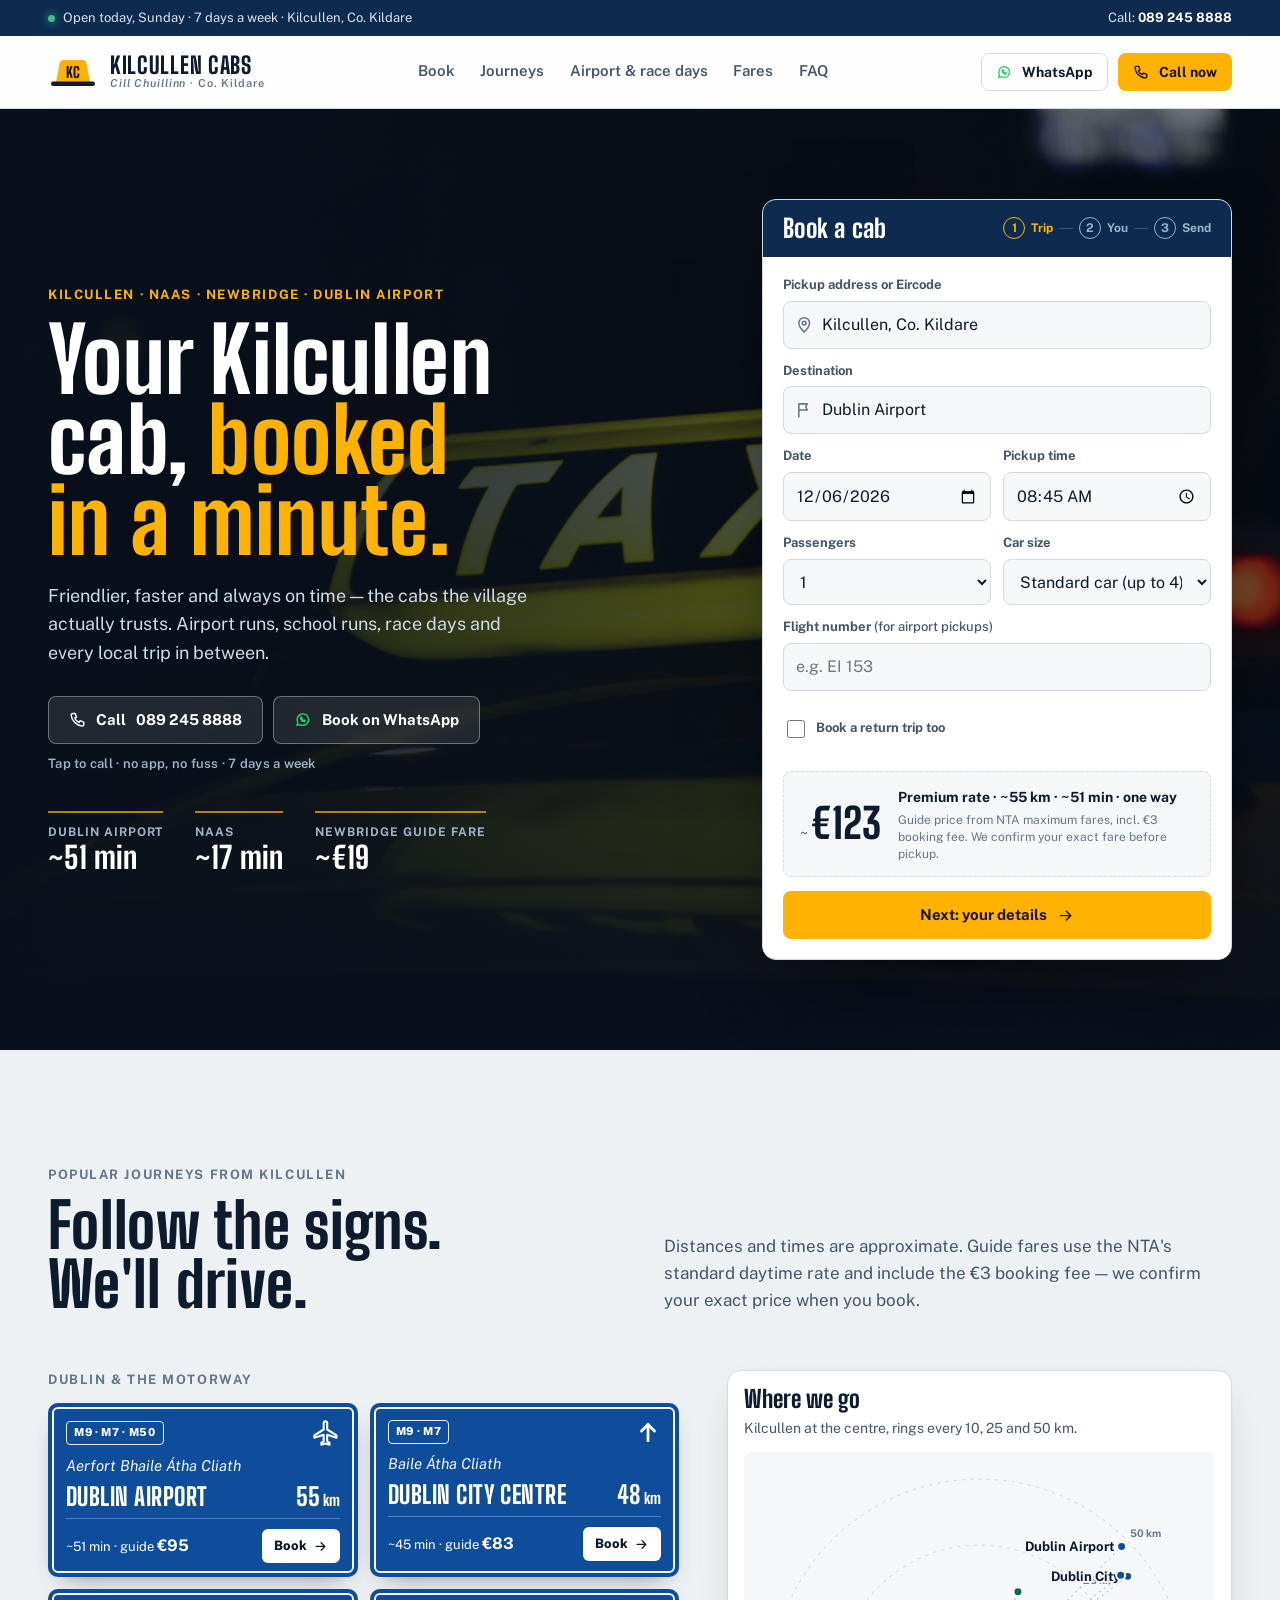
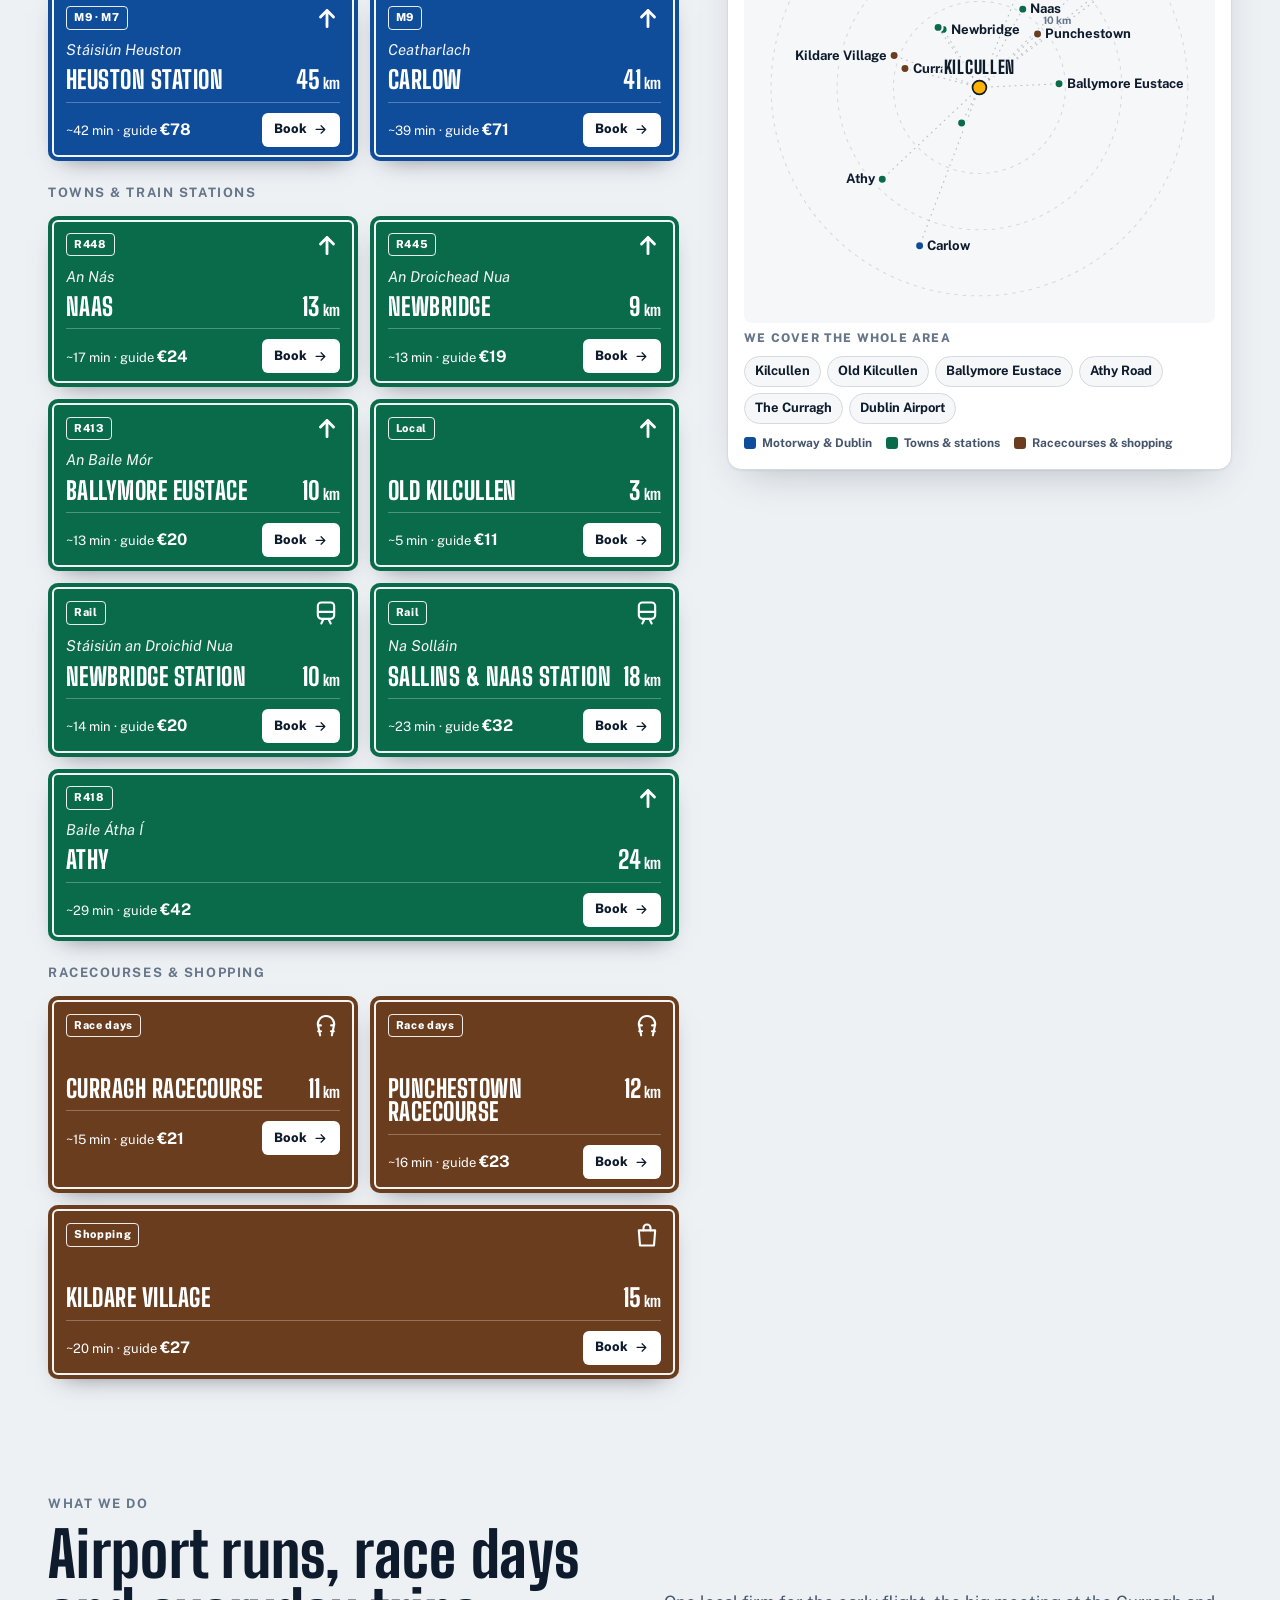
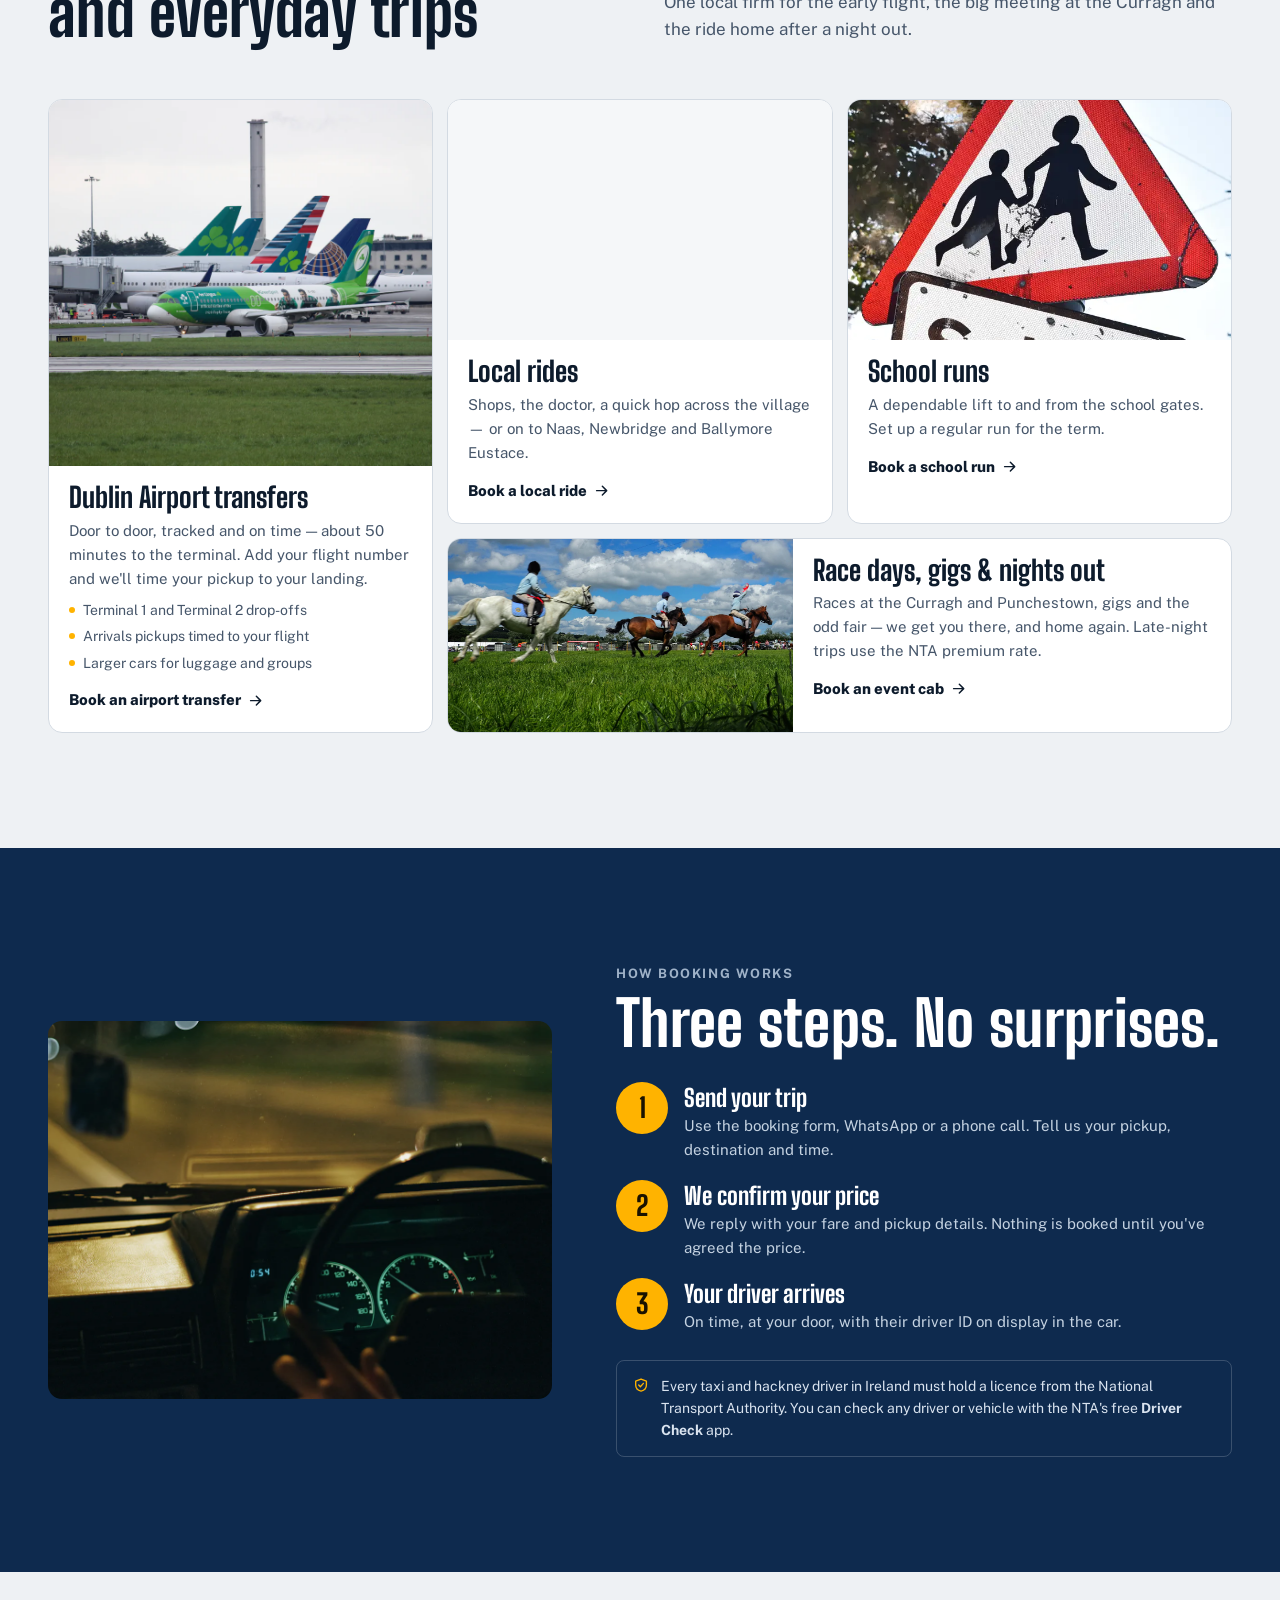
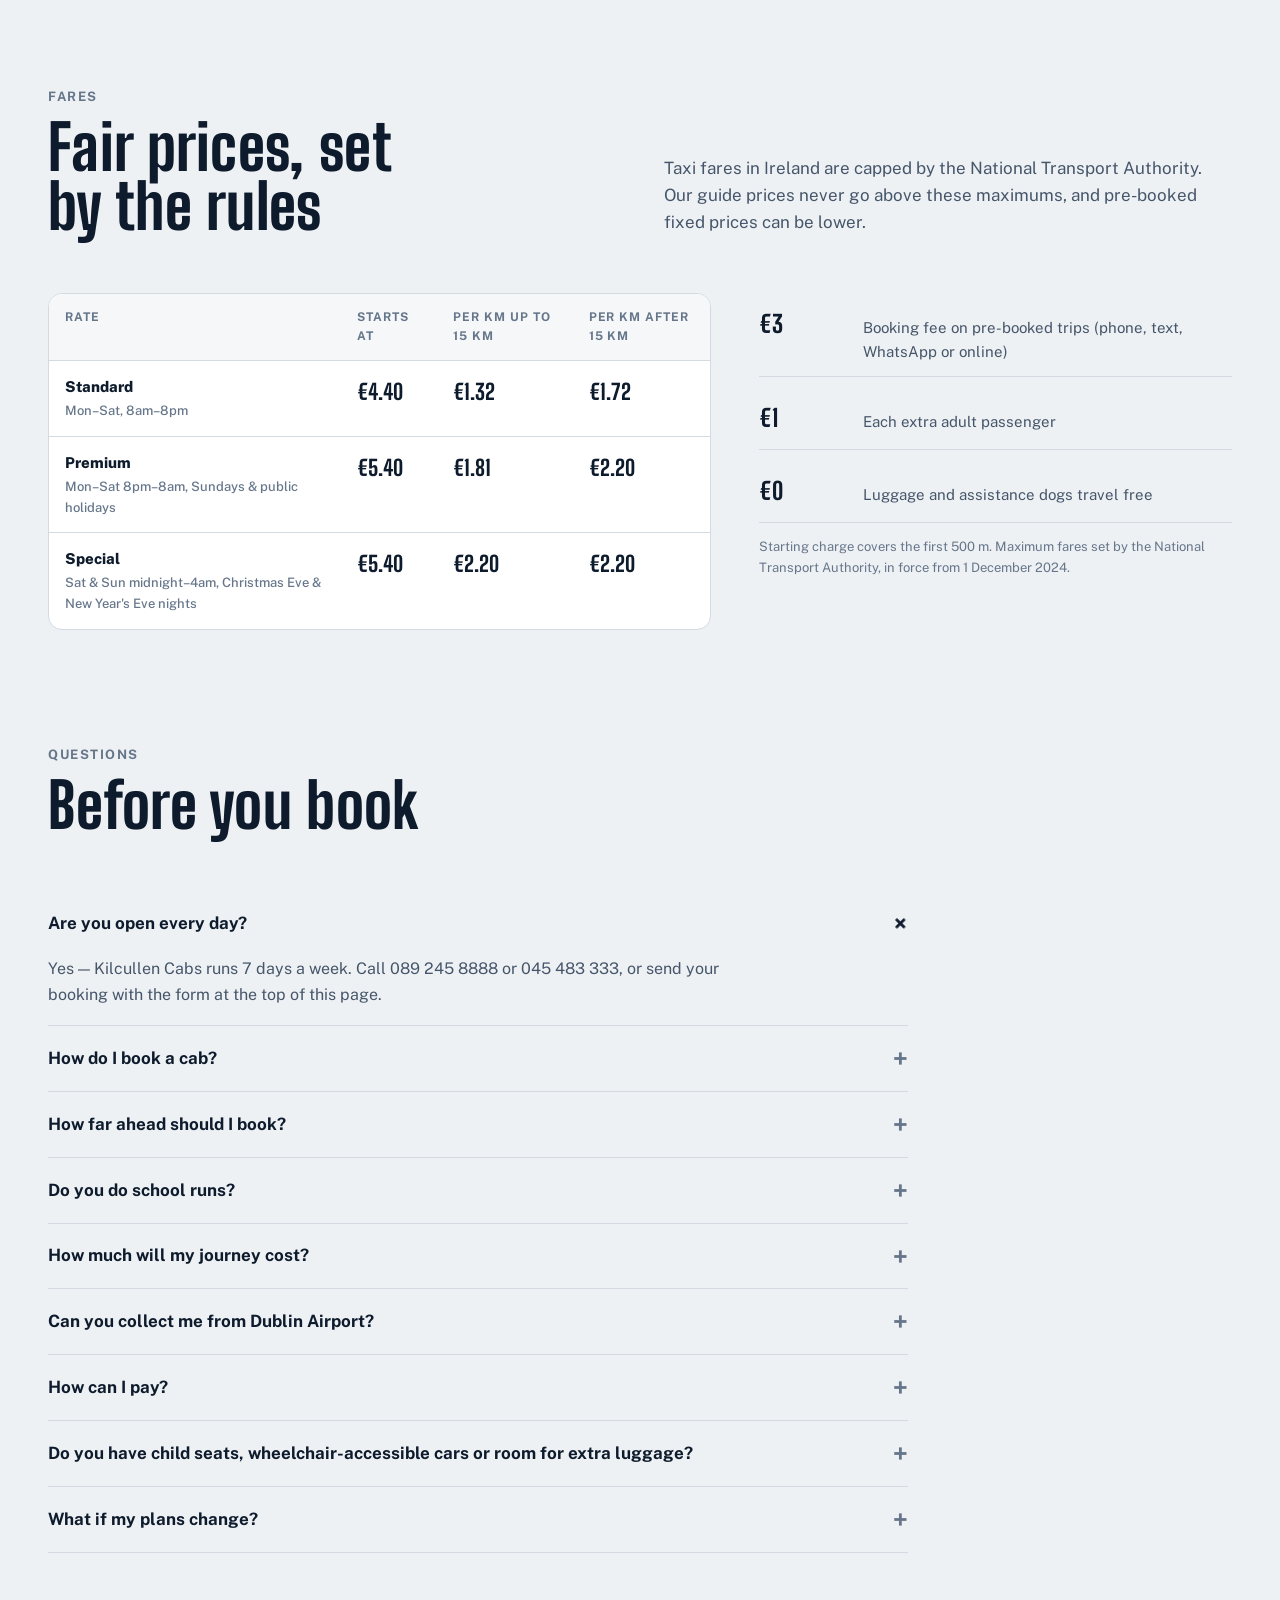
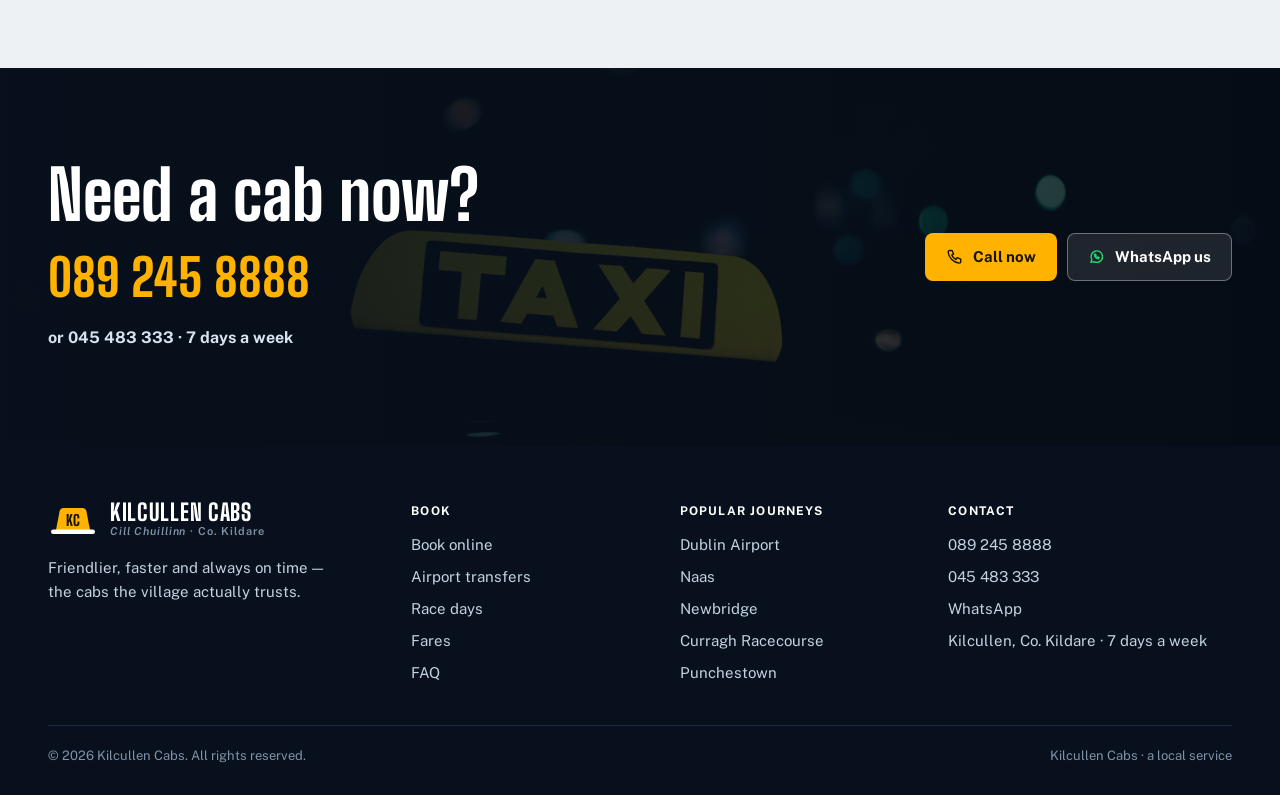
==== commit 9391b6c3: "Kilcullen Cabs: real phone numbers, school runs and wider service area Adds the firm's mobile 089 24" ====
--- a/kilcullen-cabs/index.html
+++ b/kilcullen-cabs/index.html
@@ -18,7 +18,8 @@
   "@context": "https://schema.org",
   "@type": "TaxiService",
   "name": "Kilcullen Cabs",
-  "areaServed": ["Kilcullen", "Naas", "Newbridge", "Kildare", "Athy", "Dublin Airport", "County Kildare"],
+  "telephone": ["+353892458888", "+35345483333"],
+  "areaServed": ["Kilcullen", "Old Kilcullen", "Ballymore Eustace", "The Curragh", "Naas", "Newbridge", "Kildare", "Athy", "Dublin Airport", "County Kildare"],
   "provider": { "@type": "LocalBusiness", "name": "Kilcullen Cabs", "address": { "@type": "PostalAddress", "addressLocality": "Kilcullen", "addressRegion": "Co. Kildare", "addressCountry": "IE" } }
 }
 </script>
@@ -26,6 +27,7 @@
 <svg width="0" height="0" style="position:absolute" aria-hidden="true" focusable="false">
   <symbol id="i-phone" viewBox="0 0 24 24"><path d="M5 3.5h3.5l2 5L8 10a12 12 0 0 0 6 6l1.5-2.5 5 2V19a2 2 0 0 1-2 2A17 17 0 0 1 3 5.5a2 2 0 0 1 2-2z"/></symbol>
   <symbol id="i-whatsapp" viewBox="0 0 24 24"><path d="M4 20l1.3-4A8 8 0 1 1 12 20a8 8 0 0 1-4-1.1z"/><path d="M9 9.5c0 3 2.5 5.5 5.5 5.5l1-1.5-2-1-1 .8a4 4 0 0 1-2-2l.8-1-1-2z"/></symbol>
+  <symbol id="i-chat" viewBox="0 0 24 24"><path d="M4 5h16v11H9l-5 4z"/><path d="M8 9.5h8M8 12.5h5"/></symbol>
   <symbol id="i-mail" viewBox="0 0 24 24"><rect x="3" y="5" width="18" height="14" rx="2"/><path d="M3.5 6.5 12 13l8.5-6.5"/></symbol>
   <symbol id="i-arrow" viewBox="0 0 24 24"><path d="M5 12h14M13 6l6 6-6 6"/></symbol>
   <symbol id="i-up" viewBox="0 0 24 24"><path d="M12 20V5M6 11l6-6 6 6"/></symbol>
@@ -43,8 +45,8 @@
 
 <div class="topbar">
   <div class="wrap">
-    <span><span class="topbar__dot" aria-hidden="true"></span>Taxi &amp; private hire <span class="topbar__hide-sm">· Kilcullen, Co. Kildare</span></span>
-    <span>Book now: <a href="#book" data-call data-phone-text>045 XXX XXX</a></span>
+    <span><span class="topbar__dot topbar__dot--open" aria-hidden="true"></span><span data-open>Open today · 7 days a week</span> <span class="topbar__hide-sm">· Kilcullen, Co. Kildare</span></span>
+    <span>Call: <a href="tel:+353892458888" data-call data-phone-text>089 245 8888</a></span>
   </div>
 </div>
 
@@ -77,11 +79,12 @@
     <div>
       <p class="kicker hero__kicker">Kilcullen · Naas · Newbridge · Dublin Airport</p>
       <h1>Your Kilcullen cab, <em>booked in a minute.</em></h1>
-      <p class="hero__sub">Airport runs, race days at the Curragh and Punchestown, and every local trip in between. Tell us where you're going — we confirm your price before you travel.</p>
+      <p class="hero__sub">Friendlier, faster and always on time — the cabs the village actually trusts. Airport runs, school runs, race days and every local trip in between.</p>
       <div class="hero__actions">
-        <a class="btn btn--on-photo" href="#book" data-call><svg class="i" viewBox="0 0 24 24" aria-hidden="true"><use href="#i-phone"/></svg>Call <span data-phone-text>045 XXX XXX</span></a>
+        <a class="btn btn--on-photo" href="tel:+353892458888" data-call><svg class="i" viewBox="0 0 24 24" aria-hidden="true"><use href="#i-phone"/></svg>Call <span data-phone-text>089 245 8888</span></a>
         <a class="btn btn--on-photo" href="#book" data-wa><svg class="i wa" viewBox="0 0 24 24" aria-hidden="true"><use href="#i-whatsapp"/></svg>Book on WhatsApp</a>
       </div>
+      <p class="hero__tap">Tap to call · no app, no fuss · 7 days a week</p>
       <dl class="hero__facts">
         <div><dt>Dublin Airport</dt><dd>~51 min</dd></div>
         <div><dt>Naas</dt><dd>~17 min</dd></div>
@@ -191,6 +194,8 @@
         <h3 id="map-title">Where we go</h3>
         <p>Kilcullen at the centre, rings every 10, 25 and 50 km.</p>
         <div id="map"></div>
+        <p class="areas-title">We cover the whole area</p>
+        <ul class="areas"><li>Kilcullen</li><li>Old Kilcullen</li><li>Ballymore Eustace</li><li>Athy Road</li><li>The Curragh</li><li>Dublin Airport</li></ul>
         <div class="map-legend">
           <span><i style="--c:var(--sign-motorway)"></i>Motorway &amp; Dublin</span>
           <span><i style="--c:var(--sign-national)"></i>Towns &amp; stations</span>
@@ -216,33 +221,33 @@
         <div class="service__img"><img src="assets/img/airport.webp" alt="Aircraft parked at Dublin Airport" loading="lazy" decoding="async"></div>
         <div class="service__body">
           <h3>Dublin Airport transfers</h3>
-          <p>Early flight or late arrival — about 50 minutes door to terminal. Add your flight number and we'll time your pickup to your landing.</p>
+          <p>Door to door, tracked and on time — about 50 minutes to the terminal. Add your flight number and we'll time your pickup to your landing.</p>
           <ul><li>Terminal 1 and Terminal 2 drop-offs</li><li>Arrivals pickups timed to your flight</li><li>Larger cars for luggage and groups</li></ul>
           <button class="link" type="button" data-prefill="dublin-airport">Book an airport transfer <svg class="i" viewBox="0 0 24 24" aria-hidden="true"><use href="#i-arrow"/></svg></button>
-        </div>
-      </article>
-      <article class="service">
-        <div class="service__img"><img src="assets/img/race-day.webp" alt="Racehorses galloping on a grass course" loading="lazy" decoding="async"></div>
-        <div class="service__body">
-          <h3>Curragh &amp; Punchestown race days</h3>
-          <p>Skip the car-park queues. Book your drop-off and a pickup after the last race.</p>
-          <button class="link" type="button" data-prefill="curragh">Book a race-day cab <svg class="i" viewBox="0 0 24 24" aria-hidden="true"><use href="#i-arrow"/></svg></button>
         </div>
       </article>
       <article class="service">
         <div class="service__img"><img src="assets/img/country-road.webp" alt="Tree-lined country road in Ireland" loading="lazy" decoding="async"></div>
         <div class="service__body">
-          <h3>Local trips across Kildare</h3>
-          <p>Naas, Newbridge, Athy and every road between — shops, appointments and the train.</p>
-          <button class="link" type="button" data-prefill="newbridge-station">Book a local trip <svg class="i" viewBox="0 0 24 24" aria-hidden="true"><use href="#i-arrow"/></svg></button>
+          <h3>Local rides</h3>
+          <p>Shops, the doctor, a quick hop across the village — or on to Naas, Newbridge and Ballymore Eustace.</p>
+          <button class="link" type="button" data-prefill="naas">Book a local ride <svg class="i" viewBox="0 0 24 24" aria-hidden="true"><use href="#i-arrow"/></svg></button>
+        </div>
+      </article>
+      <article class="service">
+        <div class="service__img"><img src="assets/img/school-sign.webp" alt="Irish road sign warning of a school and children crossing" loading="lazy" decoding="async"></div>
+        <div class="service__body">
+          <h3>School runs</h3>
+          <p>A dependable lift to and from the school gates. Set up a regular run for the term.</p>
+          <button class="link" type="button" data-note="School run — school name, days and times: ">Book a school run <svg class="i" viewBox="0 0 24 24" aria-hidden="true"><use href="#i-arrow"/></svg></button>
         </div>
       </article>
       <article class="service service--wide">
-        <div class="service__img"><img src="assets/img/night-rank.webp" alt="Taxis waiting at a rank at night" loading="lazy" decoding="async"></div>
+        <div class="service__img"><img src="assets/img/race-day.webp" alt="Racehorses galloping on a grass course" loading="lazy" decoding="async"></div>
         <div class="service__body">
-          <h3>Nights out &amp; late finishes</h3>
-          <p>Pre-book your ride home from Naas, Newbridge or Dublin, so you're not waiting at a rank at 2am. Late-night trips use the NTA premium rate.</p>
-          <button class="link" type="button" data-prefill="naas">Book your ride home <svg class="i" viewBox="0 0 24 24" aria-hidden="true"><use href="#i-arrow"/></svg></button>
+          <h3>Race days, gigs &amp; nights out</h3>
+          <p>Races at the Curragh and Punchestown, gigs and the odd fair — we get you there, and home again. Late-night trips use the NTA premium rate.</p>
+          <button class="link" type="button" data-prefill="curragh">Book an event cab <svg class="i" viewBox="0 0 24 24" aria-hidden="true"><use href="#i-arrow"/></svg></button>
         </div>
       </article>
     </div>
@@ -310,8 +315,10 @@
       </div>
     </div>
     <div class="faq">
-      <details open><summary>How do I book a cab?</summary><p>Fill in the booking form at the top of this page, send us a WhatsApp message or call. Your booking is confirmed once we reply with your price and pickup time.</p></details>
+      <details open><summary>Are you open every day?</summary><p>Yes — Kilcullen Cabs runs 7 days a week. Call 089 245 8888 or 045 483 333, or send your booking with the form at the top of this page.</p></details>
+      <details><summary>How do I book a cab?</summary><p>Fill in the booking form at the top of this page, send us a WhatsApp message or call. Your booking is confirmed once we reply with your price and pickup time.</p></details>
       <details><summary>How far ahead should I book?</summary><p>For airport runs and race days, book at least a day ahead — those are our busiest trips. For local journeys, a few hours' notice is usually enough, but it's always worth asking if you need a cab sooner.</p></details>
+      <details><summary>Do you do school runs?</summary><p>Yes — a dependable lift to and from the school gates. Tell us the school, the days and the times when you book, and we'll set up a regular run.</p></details>
       <details><summary>How much will my journey cost?</summary><p>The booking form shows a guide price for popular destinations, based on the NTA's maximum fares and including the €3 booking fee. We confirm the exact price before you travel, and it will never be more than the NTA maximum.</p></details>
       <details><summary>Can you collect me from Dublin Airport?</summary><p>Yes. Add your flight number when you book so we can time the pickup to your landing, and tell us which terminal you're arriving at.</p></details>
       <details><summary>How can I pay?</summary><p>Tell us how you'd like to pay when you book and we'll confirm the options for your trip.</p></details>
@@ -327,7 +334,8 @@
   <div class="wrap">
     <div>
       <h2 id="call-title">Need a cab now?</h2>
-      <a class="callband__phone" href="#book" data-call data-phone-text>045 XXX XXX</a>
+      <a class="callband__phone" href="tel:+353892458888" data-call data-phone-text>089 245 8888</a>
+      <a class="callband__landline" href="tel:+35345483333" data-landline>or <span data-landline-text>045 483 333</span> · 7 days a week</a>
     </div>
     <div class="callband__actions">
       <a class="btn btn--amber" href="#book" data-call><svg class="i" viewBox="0 0 24 24" aria-hidden="true"><use href="#i-phone"/></svg>Call now</a>
@@ -343,7 +351,7 @@
     <div class="footer__grid">
       <div>
         <a class="brand" href="#top"><svg class="brand__light" viewBox="0 0 50 30" aria-hidden="true" style="color:#fff"><use href="#kc-light"/></svg><span class="brand__name">Kilcullen Cabs<span class="brand__place"><i>Cill Chuillinn</i> · Co. Kildare</span></span></a>
-        <p class="footer__tag">Local taxis for Kilcullen and County Kildare — airport runs, race days and everyday trips.</p>
+        <p class="footer__tag">Friendlier, faster and always on time — the cabs the village actually trusts.</p>
       </div>
       <div>
         <h3>Book</h3>
@@ -356,16 +364,17 @@
       <div>
         <h3>Contact</h3>
         <ul>
-          <li><a href="#book" data-call data-phone-text>045 XXX XXX</a></li>
+          <li><a href="tel:+353892458888" data-call data-phone-text>089 245 8888</a></li>
+          <li><a href="tel:+35345483333" data-landline data-landline-text>045 483 333</a></li>
           <li><a href="#book" data-wa>WhatsApp</a></li>
-          <li><a href="#book" data-email data-email-text>Email — add address</a></li>
-          <li>Kilcullen, Co. Kildare</li>
+          <li data-email-item><a href="#book" data-email data-email-text>Email</a></li>
+          <li>Kilcullen, Co. Kildare · 7 days a week</li>
         </ul>
       </div>
     </div>
     <div class="footer__bottom">
       <span>© 2026 Kilcullen Cabs. All rights reserved.</span>
-      <span>NTA SPSV licence no. — add before launch</span>
+      <span>Kilcullen Cabs · a local service</span>
     </div>
   </div>
 </footer>
--- a/kilcullen-cabs/css/sections.css
+++ b/kilcullen-cabs/css/sections.css
@@ -177,3 +177,13 @@
   .footer__grid { grid-template-columns: 1fr; }
   .callband .wrap { flex-direction: column; align-items: flex-start; }
 }
+
+/* ---------- Additions: open status, areas, landline, odd sign groups ---------- */
+.topbar__dot--open { background: #3fbf8f; box-shadow: 0 0 10px #3fbf8f; }
+.hero__tap { margin-top: 10px; font-size: 0.8125rem; font-weight: 600; color: #9fb2c8; letter-spacing: 0.02em; }
+.sign--span { grid-column: 1 / -1; }
+.areas-title { margin-top: 14px; font-size: 0.75rem !important; font-weight: 800; letter-spacing: 0.1em; text-transform: uppercase; color: var(--ink-3) !important; }
+.areas { display: flex; flex-wrap: wrap; gap: 6px; margin-top: 8px; }
+.areas li { font-size: 0.8125rem; font-weight: 700; padding: 4px 10px; border-radius: 999px; background: var(--surface-2); border: 1px solid var(--line); }
+.callband__landline { display: block; margin-top: 6px; color: #d9e3ef; font-weight: 700; text-decoration: none; }
+.callband__landline:hover { color: var(--amber); }
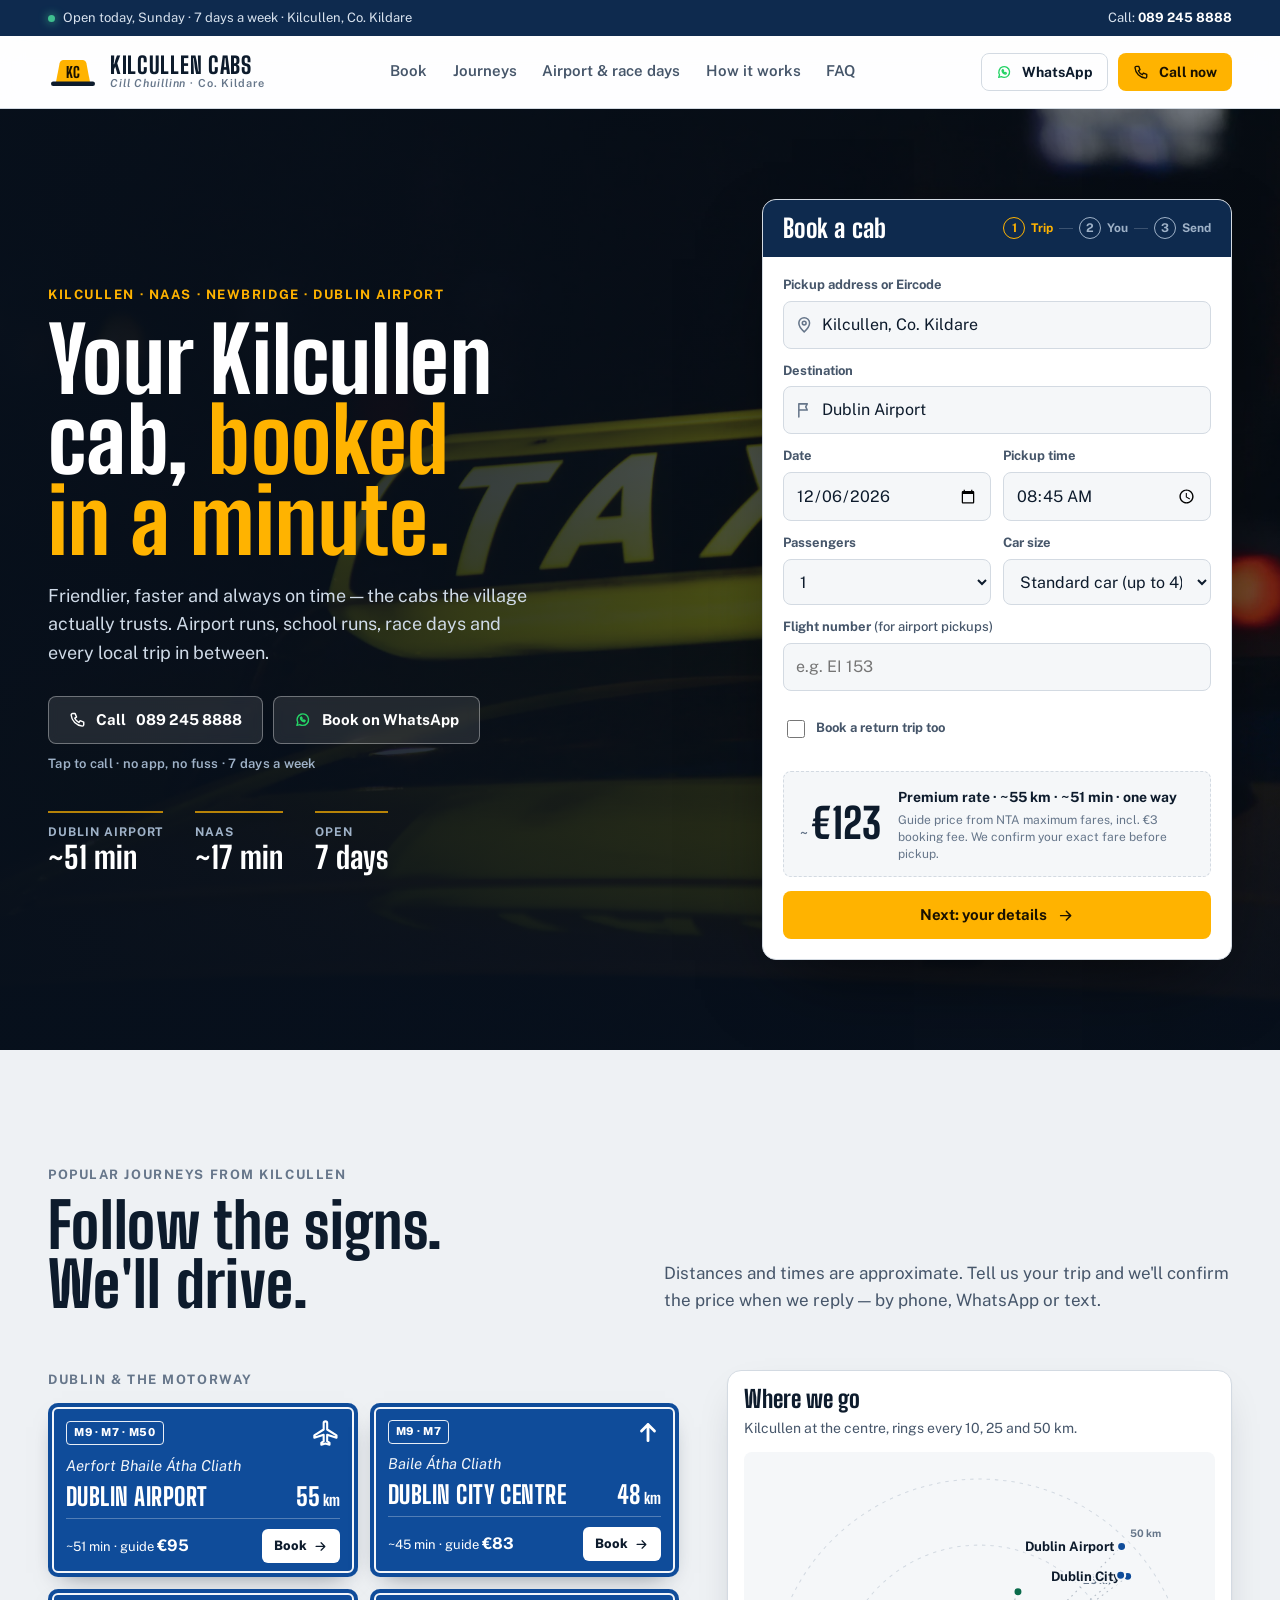
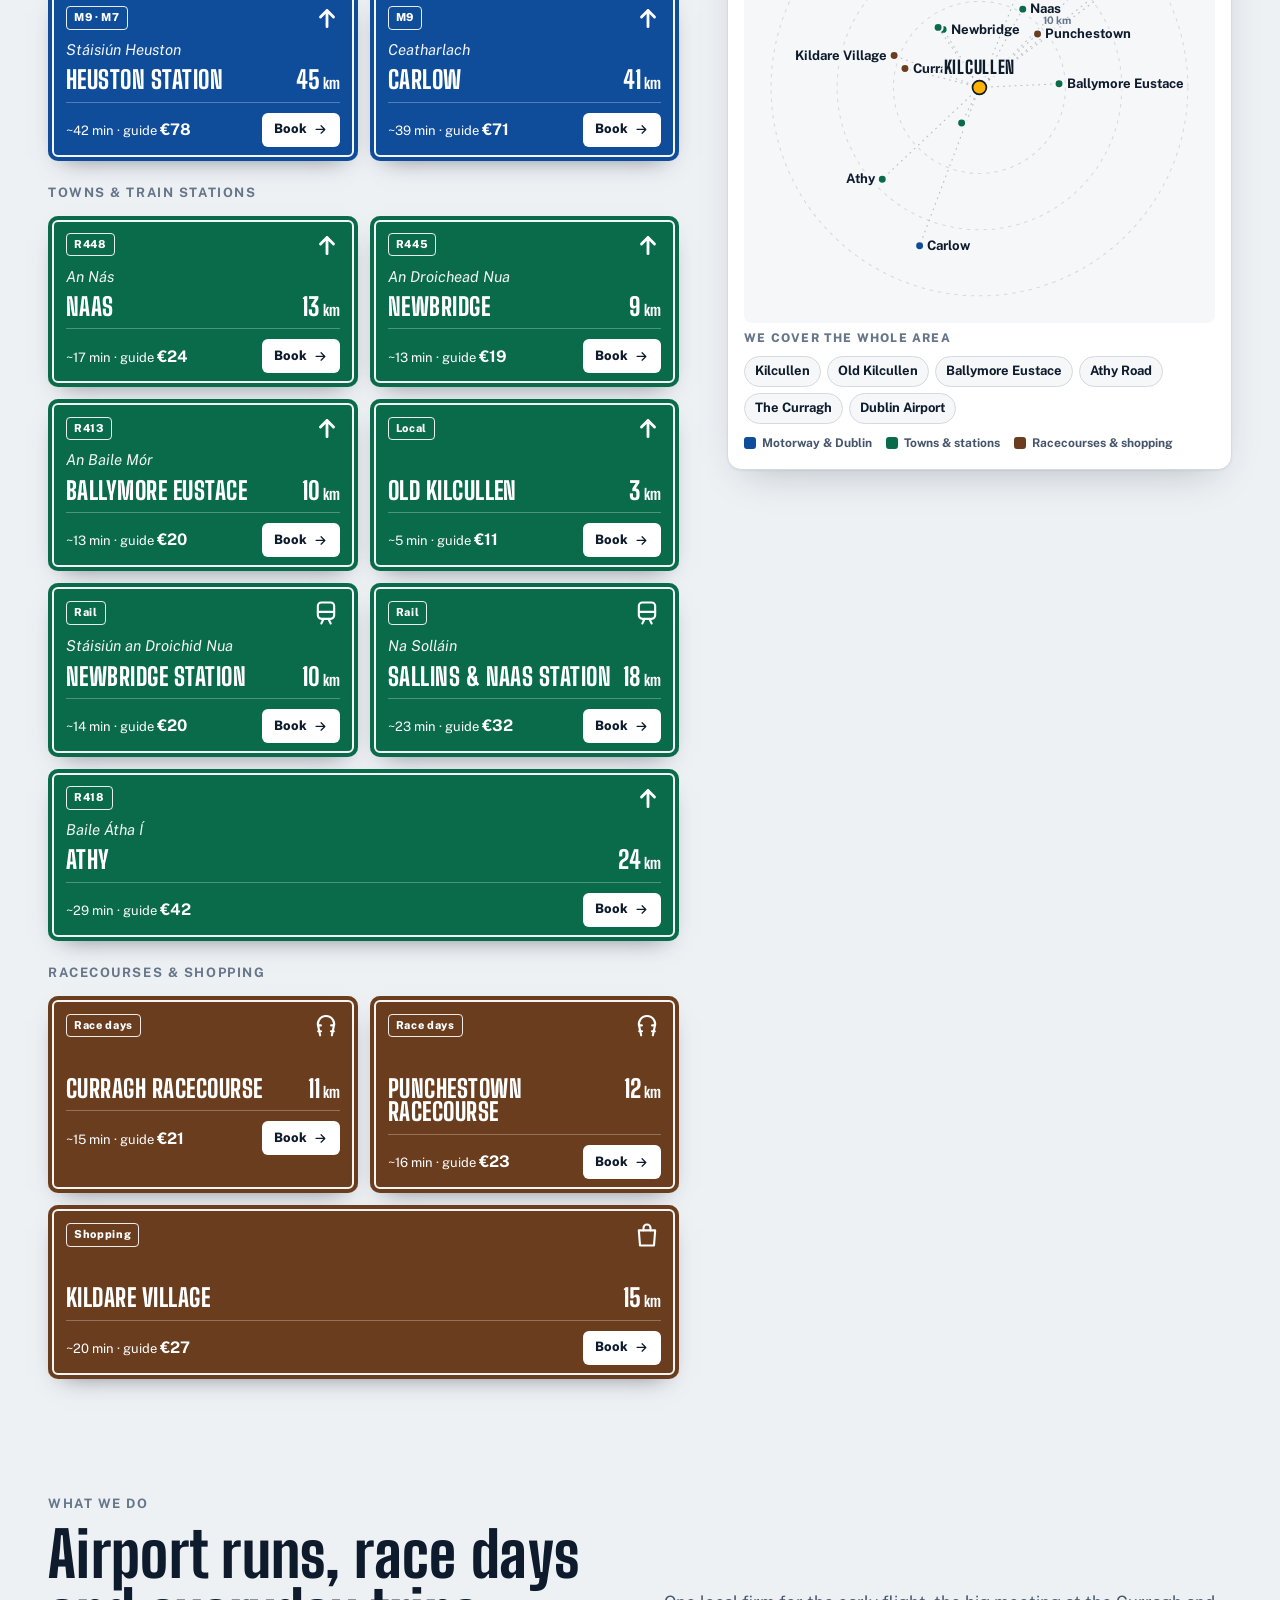
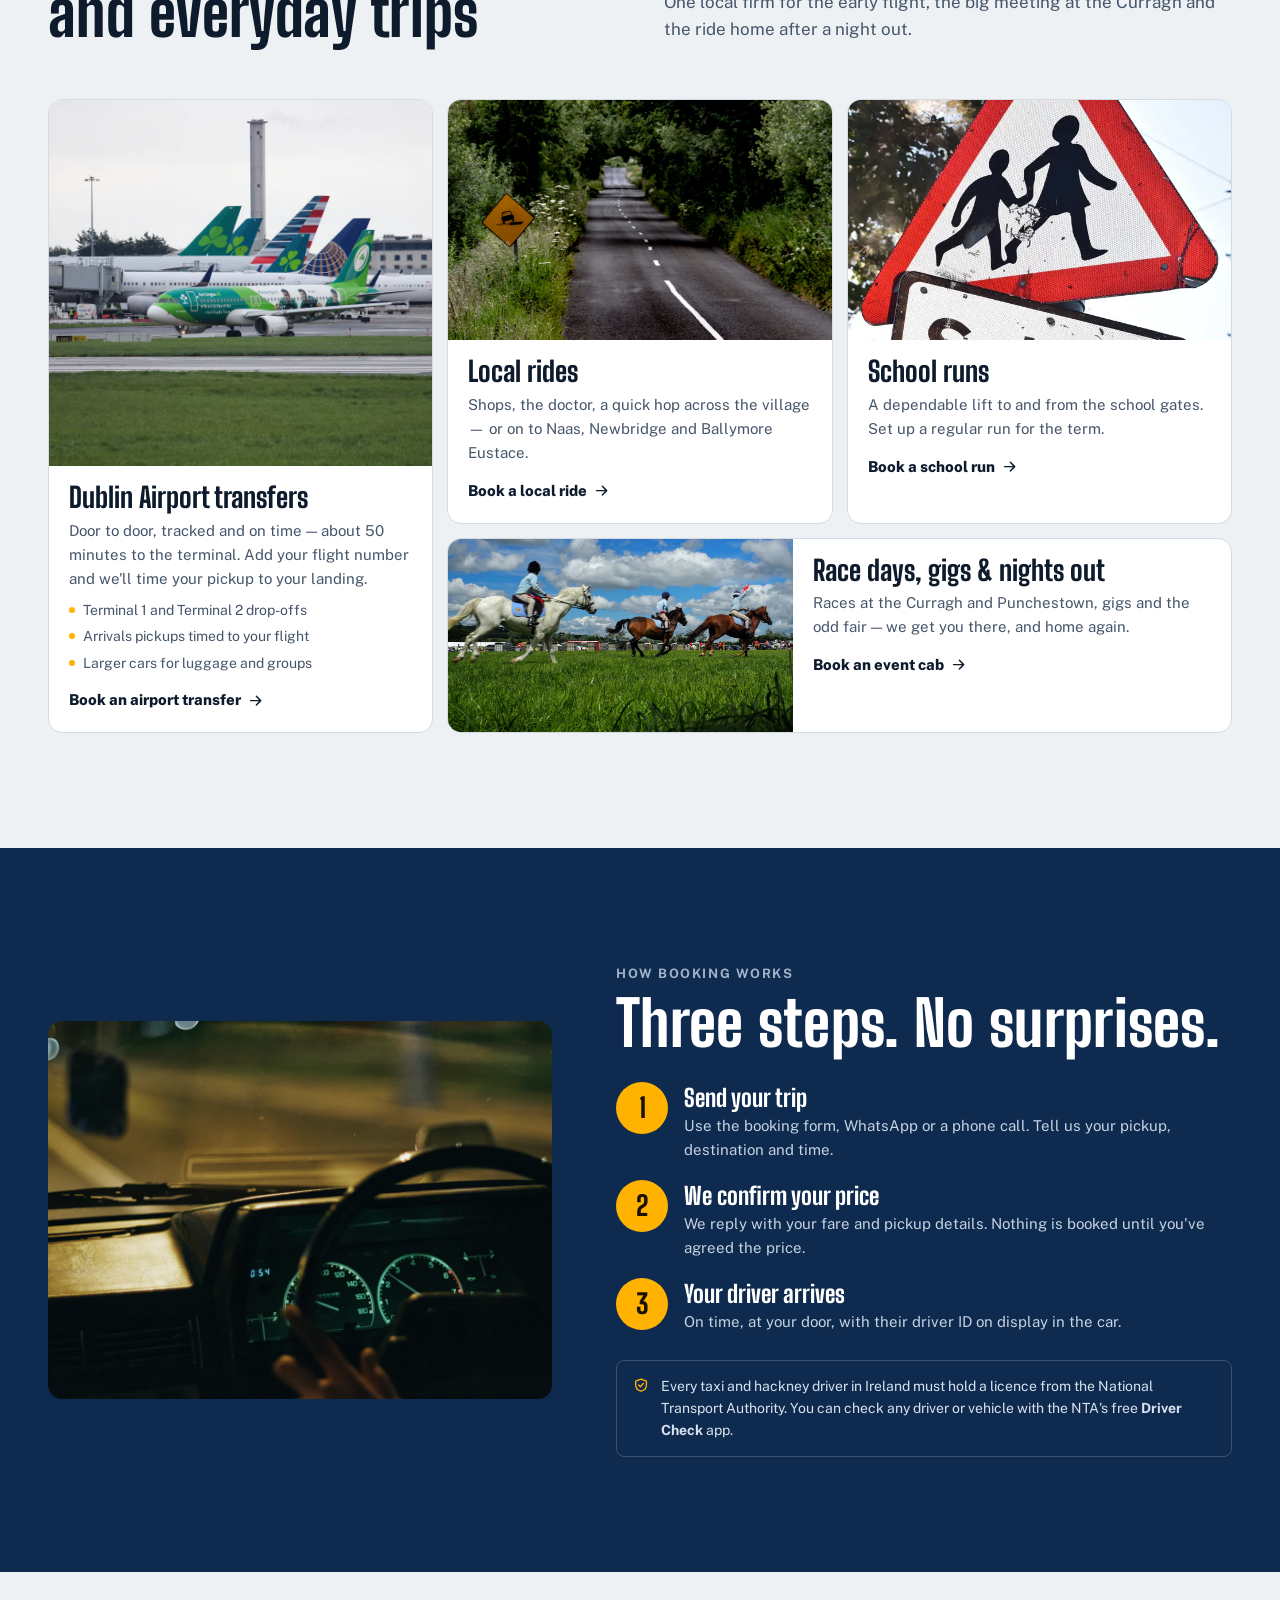
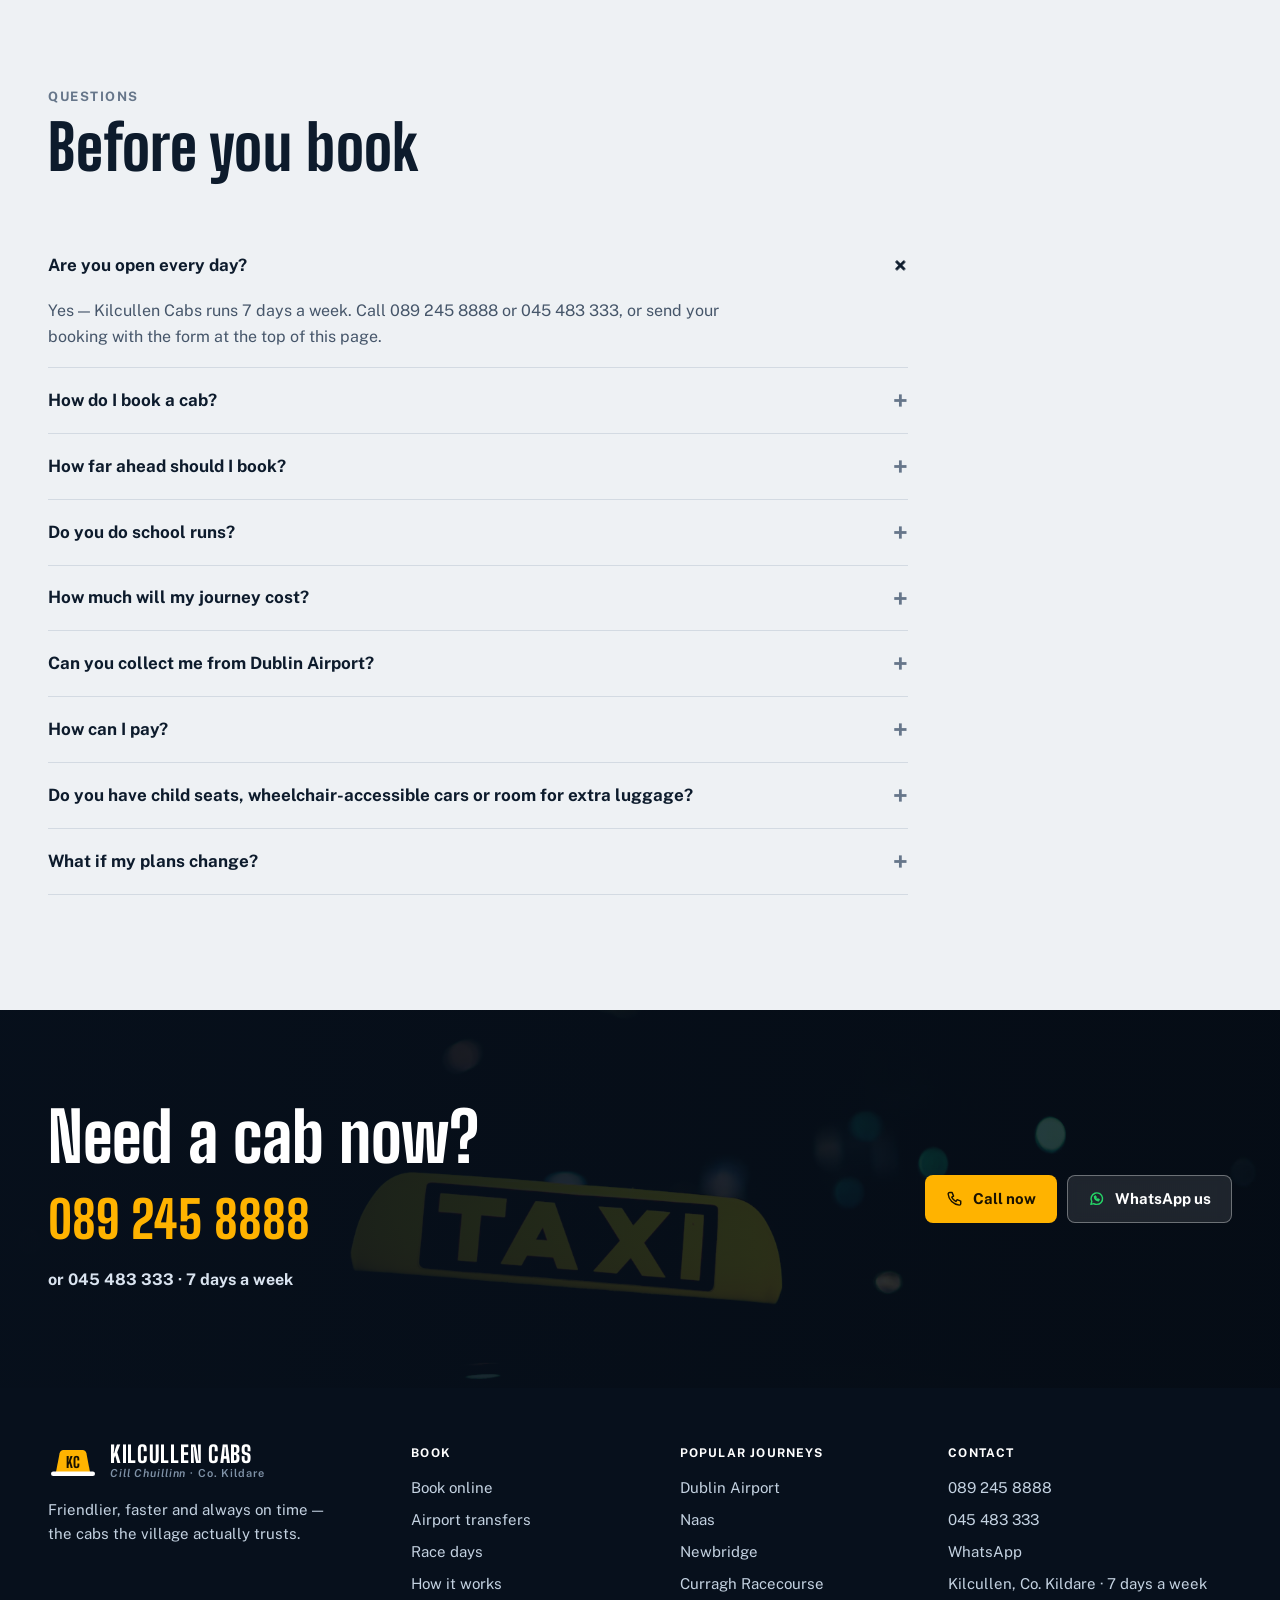
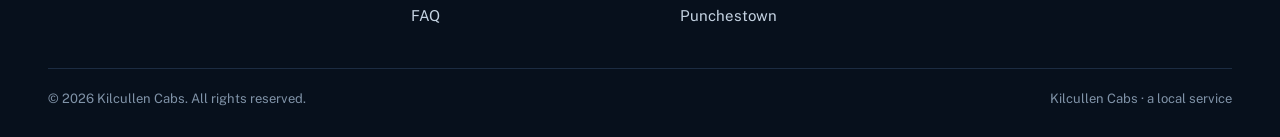
==== commit 21cd64be: "Kilcullen Cabs: remove all fares and prices Drops the fare estimator, the guide fares on the journey" ====
--- a/kilcullen-cabs/index.html
+++ b/kilcullen-cabs/index.html
@@ -4,7 +4,7 @@
 <meta charset="utf-8">
 <meta name="viewport" content="width=device-width, initial-scale=1, viewport-fit=cover">
 <title>Kilcullen Cabs</title>
-<meta name="description" content="Kilcullen Cabs — book a taxi in Kilcullen, Co. Kildare. Dublin Airport transfers, Curragh and Punchestown race days, and local trips to Naas, Newbridge and Athy. Guide fares based on NTA rates.">
+<meta name="description" content="Kilcullen Cabs — book a taxi in Kilcullen, Co. Kildare. Dublin Airport transfers, school runs, Curragh and Punchestown race days, and local trips to Naas, Newbridge and Athy. Call, WhatsApp or book online, 7 days a week.">
 <meta name="theme-color" content="#0e2a4e">
 <meta property="og:title" content="Kilcullen Cabs — book your taxi in Kilcullen, Co. Kildare">
 <meta property="og:description" content="Airport runs, race days and local trips. Book online, on WhatsApp or by phone.">
@@ -60,7 +60,7 @@
       <a href="#book">Book</a>
       <a href="#journeys">Journeys</a>
       <a href="#services">Airport &amp; race days</a>
-      <a href="#fares">Fares</a>
+      <a href="#how">How it works</a>
       <a href="#faq">FAQ</a>
     </nav>
     <div class="header__cta">
@@ -88,7 +88,7 @@
       <dl class="hero__facts">
         <div><dt>Dublin Airport</dt><dd>~51 min</dd></div>
         <div><dt>Naas</dt><dd>~17 min</dd></div>
-        <div><dt>Newbridge guide fare</dt><dd data-guide="newbridge">~€19</dd></div>
+        <div><dt>Open</dt><dd>7 days</dd></div>
       </dl>
     </div>
 
@@ -186,7 +186,7 @@
         <p class="kicker">Popular journeys from Kilcullen</p>
         <h2 class="h2">Follow the signs. We'll drive.</h2>
       </div>
-      <p class="lead">Distances and times are approximate. Guide fares use the NTA's standard daytime rate and include the €3 booking fee — we confirm your exact price when you book.</p>
+      <p class="lead">Distances and times are approximate. Tell us your trip and we'll confirm the price when we reply — by phone, WhatsApp or text.</p>
     </div>
     <div class="journeys__grid">
       <div class="signs" id="signs"></div>
@@ -246,7 +246,7 @@
         <div class="service__img"><img src="assets/img/race-day.webp" alt="Racehorses galloping on a grass course" loading="lazy" decoding="async"></div>
         <div class="service__body">
           <h3>Race days, gigs &amp; nights out</h3>
-          <p>Races at the Curragh and Punchestown, gigs and the odd fair — we get you there, and home again. Late-night trips use the NTA premium rate.</p>
+          <p>Races at the Curragh and Punchestown, gigs and the odd fair — we get you there, and home again.</p>
           <button class="link" type="button" data-prefill="curragh">Book an event cab <svg class="i" viewBox="0 0 24 24" aria-hidden="true"><use href="#i-arrow"/></svg></button>
         </div>
       </article>
@@ -271,42 +271,8 @@
   </div>
 </section>
 
-<!-- Fares -->
-<section class="section" id="fares">
-  <div class="wrap">
-    <div class="section__head">
-      <div>
-        <p class="kicker">Fares</p>
-        <h2 class="h2">Fair prices, set by the rules</h2>
-      </div>
-      <p class="lead">Taxi fares in Ireland are capped by the National Transport Authority. Our guide prices never go above these maximums, and pre-booked fixed prices can be lower.</p>
-    </div>
-    <div class="fares__grid">
-      <div class="table-wrap">
-        <table>
-          <caption class="sr-only">National maximum taxi fares</caption>
-          <thead><tr><th scope="col">Rate</th><th scope="col">Starts at</th><th scope="col">Per km up to 15 km</th><th scope="col">Per km after 15 km</th></tr></thead>
-          <tbody>
-            <tr><th scope="row">Standard<small>Mon–Sat, 8am–8pm</small></th><td class="num">€4.40</td><td class="num">€1.32</td><td class="num">€1.72</td></tr>
-            <tr><th scope="row">Premium<small>Mon–Sat 8pm–8am, Sundays &amp; public holidays</small></th><td class="num">€5.40</td><td class="num">€1.81</td><td class="num">€2.20</td></tr>
-            <tr><th scope="row">Special<small>Sat &amp; Sun midnight–4am, Christmas Eve &amp; New Year's Eve nights</small></th><td class="num">€5.40</td><td class="num">€2.20</td><td class="num">€2.20</td></tr>
-          </tbody>
-        </table>
-      </div>
-      <div>
-        <ul class="fare-notes">
-          <li><b>€3</b><span>Booking fee on pre-booked trips (phone, text, WhatsApp or online)</span></li>
-          <li><b>€1</b><span>Each extra adult passenger</span></li>
-          <li><b>€0</b><span>Luggage and assistance dogs travel free</span></li>
-        </ul>
-        <p class="fares__source">Starting charge covers the first 500 m. Maximum fares set by the National Transport Authority, in force from 1 December 2024.</p>
-      </div>
-    </div>
-  </div>
-</section>
-
 <!-- FAQ -->
-<section class="section" id="faq" style="padding-top:0">
+<section class="section" id="faq">
   <div class="wrap">
     <div class="section__head">
       <div>
@@ -319,7 +285,7 @@
       <details><summary>How do I book a cab?</summary><p>Fill in the booking form at the top of this page, send us a WhatsApp message or call. Your booking is confirmed once we reply with your price and pickup time.</p></details>
       <details><summary>How far ahead should I book?</summary><p>For airport runs and race days, book at least a day ahead — those are our busiest trips. For local journeys, a few hours' notice is usually enough, but it's always worth asking if you need a cab sooner.</p></details>
       <details><summary>Do you do school runs?</summary><p>Yes — a dependable lift to and from the school gates. Tell us the school, the days and the times when you book, and we'll set up a regular run.</p></details>
-      <details><summary>How much will my journey cost?</summary><p>The booking form shows a guide price for popular destinations, based on the NTA's maximum fares and including the €3 booking fee. We confirm the exact price before you travel, and it will never be more than the NTA maximum.</p></details>
+      <details><summary>How much will my journey cost?</summary><p>Send us your pickup, destination and time and we'll confirm the price before you travel — by phone, WhatsApp or text. Fares in Ireland are capped by the National Transport Authority, so you'll never pay more than the legal maximum.</p></details>
       <details><summary>Can you collect me from Dublin Airport?</summary><p>Yes. Add your flight number when you book so we can time the pickup to your landing, and tell us which terminal you're arriving at.</p></details>
       <details><summary>How can I pay?</summary><p>Tell us how you'd like to pay when you book and we'll confirm the options for your trip.</p></details>
       <details><summary>Do you have child seats, wheelchair-accessible cars or room for extra luggage?</summary><p>Add what you need in the notes when you book and we'll confirm what's available before your trip.</p></details>
@@ -355,7 +321,7 @@
       </div>
       <div>
         <h3>Book</h3>
-        <ul><li><a href="#book">Book online</a></li><li><a href="#services">Airport transfers</a></li><li><a href="#services">Race days</a></li><li><a href="#fares">Fares</a></li><li><a href="#faq">FAQ</a></li></ul>
+        <ul><li><a href="#book">Book online</a></li><li><a href="#services">Airport transfers</a></li><li><a href="#services">Race days</a></li><li><a href="#how">How it works</a></li><li><a href="#faq">FAQ</a></li></ul>
       </div>
       <div>
         <h3>Popular journeys</h3>
